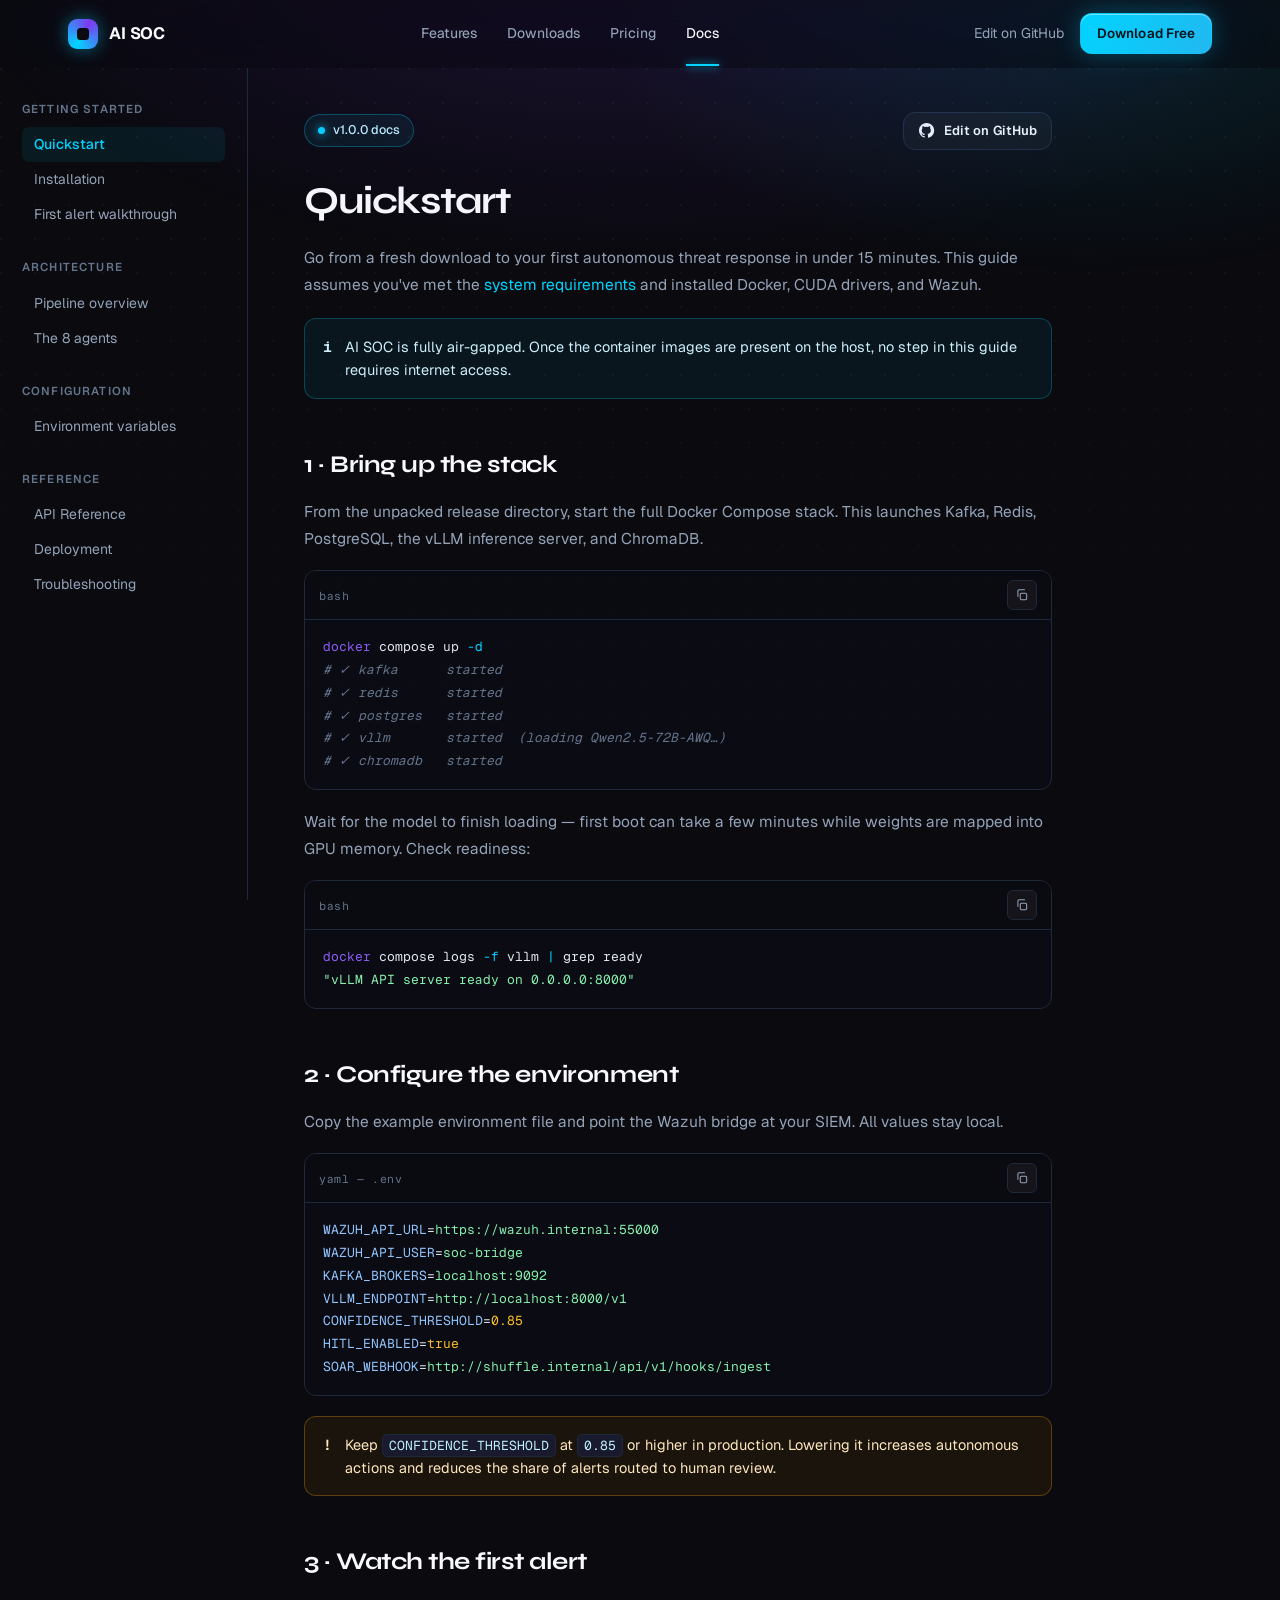
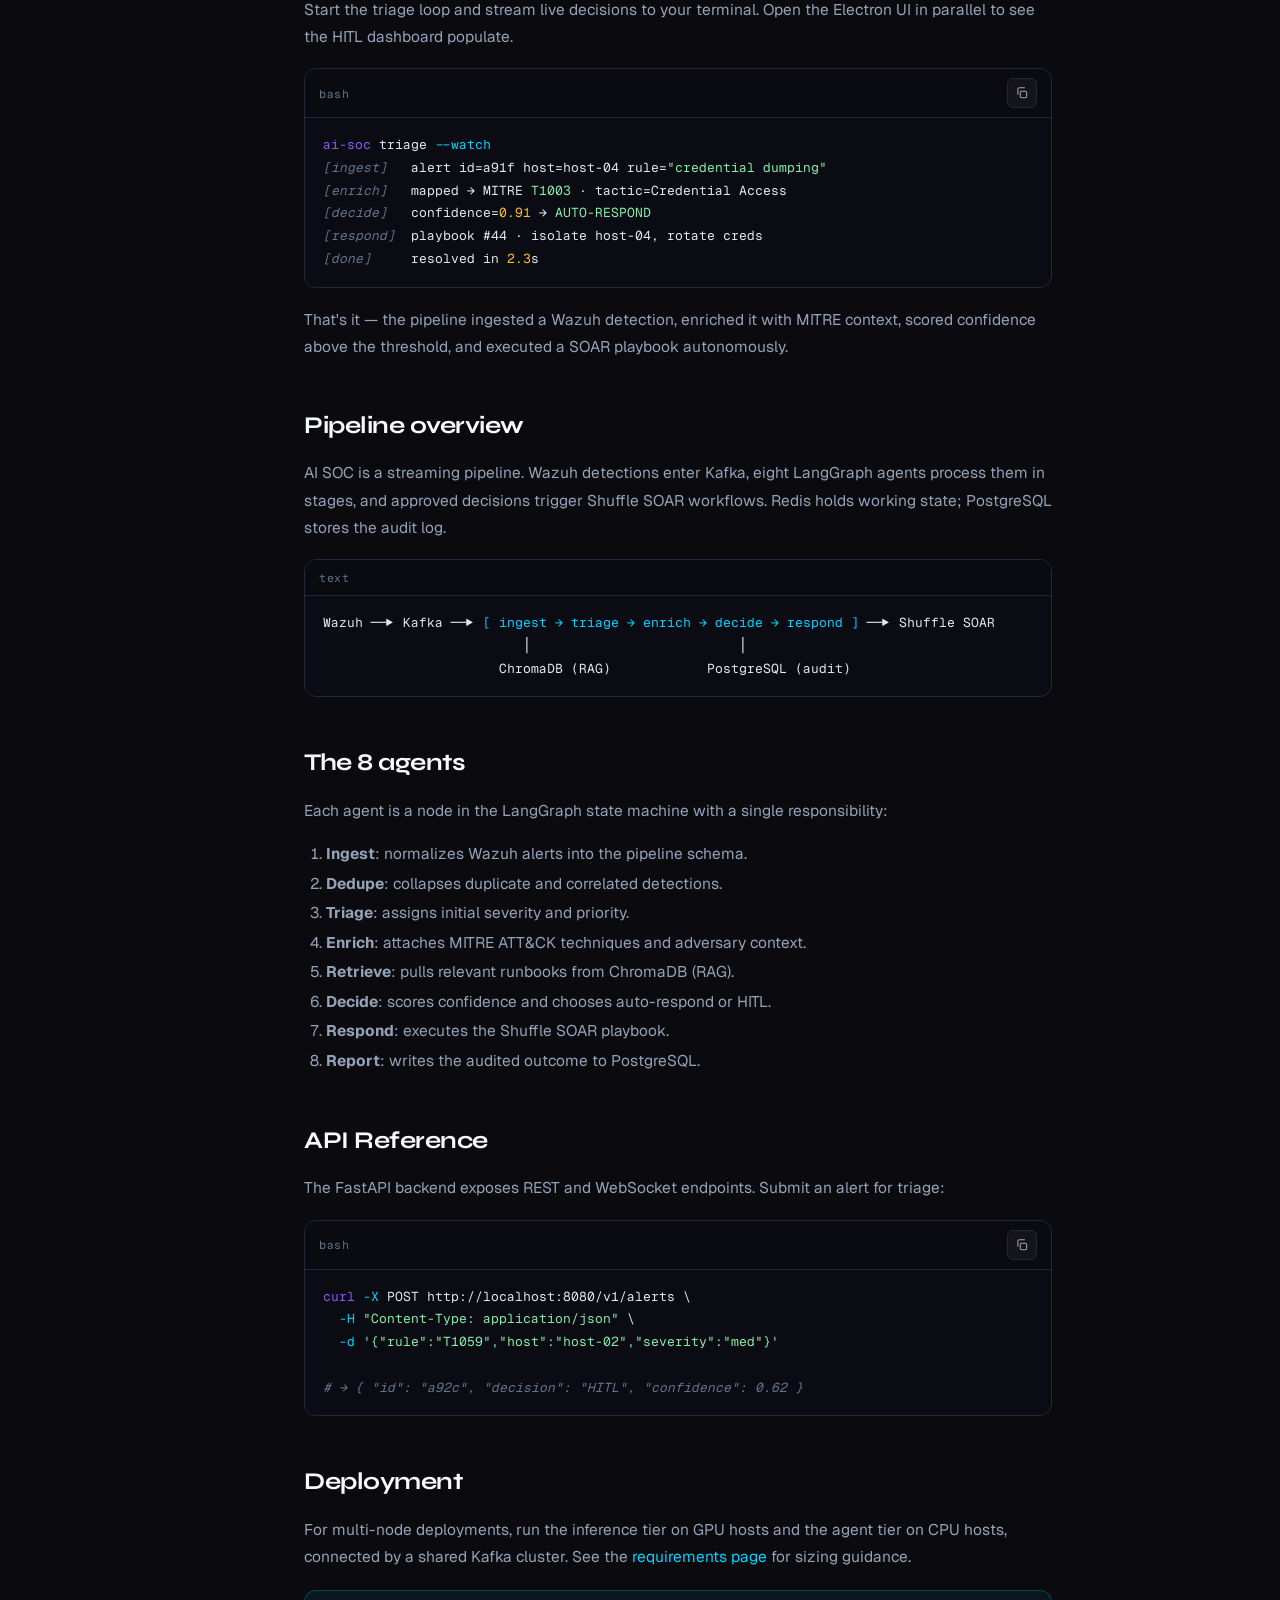
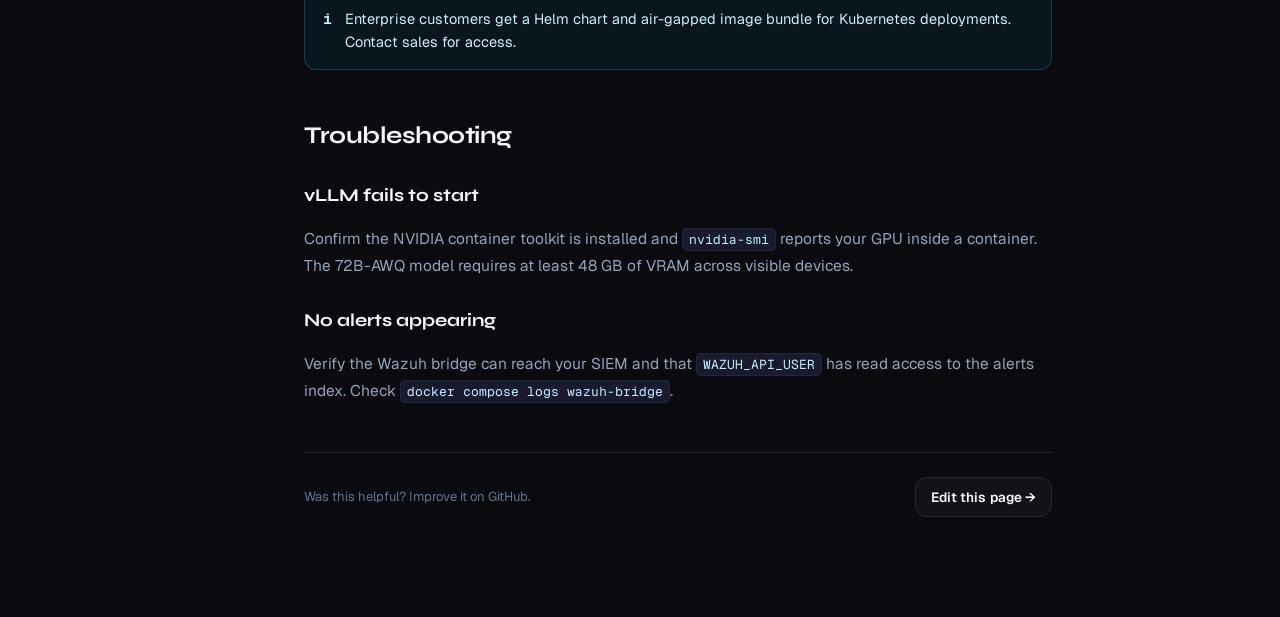
==== docs.html @ e833fc6f "first commit" ====
<!DOCTYPE html>
<html lang="en">
<head>
<meta charset="UTF-8" />
<meta name="viewport" content="width=device-width, initial-scale=1.0" />
<title>Docs — Quickstart — AI SOC</title>
<meta name="description" content="AI SOC quickstart guide. Go from download to first autonomous threat response in under 15 minutes. Covers Docker Compose setup, Wazuh configuration, and the 8-agent pipeline." />
<link rel="icon" href="assets/favicon.svg" type="image/svg+xml" />
<link rel="preconnect" href="https://fonts.googleapis.com" />
<link rel="preconnect" href="https://fonts.gstatic.com" crossorigin />
<link href="https://fonts.googleapis.com/css2?family=Syne:wght@700;800&family=Geist:wght@300;400;500;600;700;800&family=Geist+Mono:wght@400;500;600&display=swap" rel="stylesheet" />
<link rel="stylesheet" href="assets/tokens.css" />
<link rel="stylesheet" href="assets/site.css" />
</head>
<body>
<div class="bg-grid"></div>
<div class="bg-aurora"></div>

<header class="site-nav">
  <div class="container">
    <a class="brand" href="index.html"><span class="logo-mark"><span></span></span>AI&nbsp;SOC</a>
    <nav class="nav-links">
      <a href="index.html#features">Features</a>
      <a href="downloads.html">Downloads</a>
      <a href="pricing.html">Pricing</a>
      <a href="docs.html" class="active" aria-current="page">Docs</a>
    </nav>
    <div class="nav-right">
      <a class="nav-signin" href="https://github.com">Edit on GitHub</a>
      <a class="btn btn--primary" href="downloads.html" style="padding:9px 16px;font-size:13.5px">Download Free</a>
      <button class="nav-burger" aria-label="Menu"><svg viewBox="0 0 24 24" fill="none" stroke-width="2"><path d="M4 7h16M4 12h16M4 17h16"/></svg></button>
    </div>
  </div>
</header>
<div class="mobile-drawer">
  <a href="index.html#features">Features</a>
  <a href="downloads.html">Downloads</a>
  <a href="pricing.html">Pricing</a>
  <a href="docs.html">Docs</a>
  <a class="btn btn--primary" href="downloads.html">Download Free</a>
</div>

<div class="docs-layout">
  <!-- SIDEBAR -->
  <aside class="docs-sidebar">
    <nav aria-label="Documentation">
      <div class="docs-group">
        <h5>Getting Started</h5>
        <a class="docs-link active" href="#quickstart" aria-current="location">Quickstart</a>
        <a class="docs-link" href="#install">Installation</a>
        <a class="docs-link" href="#first-alert">First alert walkthrough</a>
      </div>
      <div class="docs-group">
        <h5>Architecture</h5>
        <a class="docs-link" href="#architecture">Pipeline overview</a>
        <a class="docs-link" href="#agents">The 8 agents</a>
      </div>
      <div class="docs-group">
        <h5>Configuration</h5>
        <a class="docs-link" href="#config">Environment variables</a>
      </div>
      <div class="docs-group">
        <h5>Reference</h5>
        <a class="docs-link" href="#api">API Reference</a>
        <a class="docs-link" href="#deployment">Deployment</a>
        <a class="docs-link" href="#troubleshooting">Troubleshooting</a>
      </div>
    </nav>
  </aside>

  <!-- MAIN -->
  <main class="docs-main">
    <div style="display:flex;align-items:center;justify-content:space-between;gap:16px;flex-wrap:wrap">
      <span class="pill pill--cyan"><span class="dot"></span>v1.0.0 docs</span>
      <a class="btn btn--ghost" href="https://github.com" style="padding:8px 14px;font-size:13px">
        <svg viewBox="0 0 24 24" fill="currentColor"><path d="M12 1.5A10.5 10.5 0 0 0 8.7 22c.5.1.7-.2.7-.5v-1.8c-2.9.6-3.5-1.4-3.5-1.4-.5-1.2-1.2-1.5-1.2-1.5-.9-.6.1-.6.1-.6 1 .1 1.6 1 1.6 1 .9 1.6 2.4 1.1 3 .9.1-.7.4-1.1.6-1.4-2.3-.3-4.7-1.2-4.7-5.2 0-1.1.4-2 1-2.8-.1-.3-.5-1.3.1-2.7 0 0 .9-.3 2.8 1a9.6 9.6 0 0 1 5 0c1.9-1.3 2.8-1 2.8-1 .6 1.4.2 2.4.1 2.7.7.8 1 1.7 1 2.8 0 4-2.4 4.9-4.7 5.2.4.3.7 1 .7 2v3c0 .3.2.6.7.5A10.5 10.5 0 0 0 12 1.5Z"/></svg>
        Edit on GitHub
      </a>
    </div>

    <h1 id="quickstart" class="display-h" style="margin-top:22px">Quickstart</h1>
    <p>Go from a fresh download to your first autonomous threat response in under 15 minutes. This guide assumes you've met the <a href="requirements.html" style="color:var(--cyan)">system requirements</a> and installed Docker, CUDA drivers, and Wazuh.</p>

    <div class="callout info"><span class="ic">i</span><div>AI SOC is fully air-gapped. Once the container images are present on the host, no step in this guide requires internet access.</div></div>

    <h2 id="install">1 · Bring up the stack</h2>
    <p>From the unpacked release directory, start the full Docker Compose stack. This launches Kafka, Redis, PostgreSQL, the vLLM inference server, and ChromaDB.</p>
    <div class="code-block">
      <div class="code-head"><span class="code-lang">bash</span><button class="copy-btn" data-copy="docker compose up -d" aria-label="Copy"><svg viewBox="0 0 24 24"><rect x="9" y="9" width="11" height="11" rx="2"/><path d="M5 15V5a2 2 0 0 1 2-2h10"/></svg></button></div>
<pre><code><span class="tok-cmd">docker</span> compose up <span class="tok-flag">-d</span>
<span class="tok-com"># ✓ kafka      started</span>
<span class="tok-com"># ✓ redis      started</span>
<span class="tok-com"># ✓ postgres   started</span>
<span class="tok-com"># ✓ vllm       started  (loading Qwen2.5-72B-AWQ…)</span>
<span class="tok-com"># ✓ chromadb   started</span></code></pre>
    </div>
    <p>Wait for the model to finish loading — first boot can take a few minutes while weights are mapped into GPU memory. Check readiness:</p>
    <div class="code-block">
      <div class="code-head"><span class="code-lang">bash</span><button class="copy-btn" data-copy="docker compose logs -f vllm | grep ready" aria-label="Copy"><svg viewBox="0 0 24 24"><rect x="9" y="9" width="11" height="11" rx="2"/><path d="M5 15V5a2 2 0 0 1 2-2h10"/></svg></button></div>
<pre><code><span class="tok-cmd">docker</span> compose logs <span class="tok-flag">-f</span> vllm <span class="tok-flag">|</span> grep ready
<span class="tok-str">"vLLM API server ready on 0.0.0.0:8000"</span></code></pre>
    </div>

    <h2 id="config">2 · Configure the environment</h2>
    <p>Copy the example environment file and point the Wazuh bridge at your SIEM. All values stay local.</p>
    <div class="code-block">
      <div class="code-head"><span class="code-lang">yaml — .env</span><button class="copy-btn" data-copy-target="#envblock" aria-label="Copy"><svg viewBox="0 0 24 24"><rect x="9" y="9" width="11" height="11" rx="2"/><path d="M5 15V5a2 2 0 0 1 2-2h10"/></svg></button></div>
<pre><code id="envblock"><span class="tok-key">WAZUH_API_URL</span>=<span class="tok-str">https://wazuh.internal:55000</span>
<span class="tok-key">WAZUH_API_USER</span>=<span class="tok-str">soc-bridge</span>
<span class="tok-key">KAFKA_BROKERS</span>=<span class="tok-str">localhost:9092</span>
<span class="tok-key">VLLM_ENDPOINT</span>=<span class="tok-str">http://localhost:8000/v1</span>
<span class="tok-key">CONFIDENCE_THRESHOLD</span>=<span class="tok-num">0.85</span>
<span class="tok-key">HITL_ENABLED</span>=<span class="tok-num">true</span>
<span class="tok-key">SOAR_WEBHOOK</span>=<span class="tok-str">http://shuffle.internal/api/v1/hooks/ingest</span></code></pre>
    </div>
    <div class="callout warn"><span class="ic">!</span><div>Keep <code>CONFIDENCE_THRESHOLD</code> at <code>0.85</code> or higher in production. Lowering it increases autonomous actions and reduces the share of alerts routed to human review.</div></div>

    <h2 id="first-alert">3 · Watch the first alert</h2>
    <p>Start the triage loop and stream live decisions to your terminal. Open the Electron UI in parallel to see the HITL dashboard populate.</p>
    <div class="code-block">
      <div class="code-head"><span class="code-lang">bash</span><button class="copy-btn" data-copy="ai-soc triage --watch" aria-label="Copy"><svg viewBox="0 0 24 24"><rect x="9" y="9" width="11" height="11" rx="2"/><path d="M5 15V5a2 2 0 0 1 2-2h10"/></svg></button></div>
<pre><code><span class="tok-cmd">ai-soc</span> triage <span class="tok-flag">--watch</span>
<span class="tok-com">[ingest]  </span> alert id=a91f host=host-04 rule=<span class="tok-str">"credential dumping"</span>
<span class="tok-com">[enrich]  </span> mapped → MITRE <span class="tok-str">T1003</span> · tactic=Credential Access
<span class="tok-com">[decide]  </span> confidence=<span class="tok-num">0.91</span> → <span class="tok-str">AUTO-RESPOND</span>
<span class="tok-com">[respond] </span> playbook #44 · isolate host-04, rotate creds
<span class="tok-com">[done]    </span> resolved in <span class="tok-num">2.3</span>s</code></pre>
    </div>
    <p>That's it — the pipeline ingested a Wazuh detection, enriched it with MITRE context, scored confidence above the threshold, and executed a SOAR playbook autonomously.</p>

    <h2 id="architecture">Pipeline overview</h2>
    <p>AI SOC is a streaming pipeline. Wazuh detections enter Kafka, eight LangGraph agents process them in stages, and approved decisions trigger Shuffle SOAR workflows. Redis holds working state; PostgreSQL stores the audit log.</p>
    <div class="code-block">
      <div class="code-head"><span class="code-lang">text</span></div>
<pre><code>Wazuh ──▶ Kafka ──▶ <span class="tok-flag">[ ingest → triage → enrich → decide → respond ]</span> ──▶ Shuffle SOAR
                         │                          │
                      ChromaDB (RAG)            PostgreSQL (audit)</code></pre>
    </div>

    <h2 id="agents">The 8 agents</h2>
    <p>Each agent is a node in the LangGraph state machine with a single responsibility:</p>
    <ol>
      <li><strong>Ingest</strong>: normalizes Wazuh alerts into the pipeline schema.</li>
      <li><strong>Dedupe</strong>: collapses duplicate and correlated detections.</li>
      <li><strong>Triage</strong>: assigns initial severity and priority.</li>
      <li><strong>Enrich</strong>: attaches MITRE ATT&amp;CK techniques and adversary context.</li>
      <li><strong>Retrieve</strong>: pulls relevant runbooks from ChromaDB (RAG).</li>
      <li><strong>Decide</strong>: scores confidence and chooses auto-respond or HITL.</li>
      <li><strong>Respond</strong>: executes the Shuffle SOAR playbook.</li>
      <li><strong>Report</strong>: writes the audited outcome to PostgreSQL.</li>
    </ol>

    <h2 id="api">API Reference</h2>
    <p>The FastAPI backend exposes REST and WebSocket endpoints. Submit an alert for triage:</p>
    <div class="code-block">
      <div class="code-head"><span class="code-lang">bash</span><button class="copy-btn" data-copy-target="#apiblock" aria-label="Copy"><svg viewBox="0 0 24 24"><rect x="9" y="9" width="11" height="11" rx="2"/><path d="M5 15V5a2 2 0 0 1 2-2h10"/></svg></button></div>
<pre><code id="apiblock"><span class="tok-cmd">curl</span> <span class="tok-flag">-X</span> POST http://localhost:8080/v1/alerts \
  <span class="tok-flag">-H</span> <span class="tok-str">"Content-Type: application/json"</span> \
  <span class="tok-flag">-d</span> <span class="tok-str">'{"rule":"T1059","host":"host-02","severity":"med"}'</span>

<span class="tok-com"># → { "id": "a92c", "decision": "HITL", "confidence": 0.62 }</span></code></pre>
    </div>

    <h2 id="deployment">Deployment</h2>
    <p>For multi-node deployments, run the inference tier on GPU hosts and the agent tier on CPU hosts, connected by a shared Kafka cluster. See the <a href="requirements.html" style="color:var(--cyan)">requirements page</a> for sizing guidance.</p>
    <div class="callout info"><span class="ic">i</span><div>Enterprise customers get a Helm chart and air-gapped image bundle for Kubernetes deployments. Contact sales for access.</div></div>

    <h2 id="troubleshooting">Troubleshooting</h2>
    <h3>vLLM fails to start</h3>
    <p>Confirm the NVIDIA container toolkit is installed and <code>nvidia-smi</code> reports your GPU inside a container. The 72B-AWQ model requires at least 48 GB of VRAM across visible devices.</p>
    <h3>No alerts appearing</h3>
    <p>Verify the Wazuh bridge can reach your SIEM and that <code>WAZUH_API_USER</code> has read access to the alerts index. Check <code>docker compose logs wazuh-bridge</code>.</p>

    <div style="margin-top:48px;padding-top:24px;border-top:1px solid var(--border);display:flex;justify-content:space-between;align-items:center;flex-wrap:wrap;gap:16px">
      <span style="color:var(--text-dim);font-size:13px">Was this helpful? Improve it on GitHub.</span>
      <a class="btn btn--ghost" href="https://github.com" style="padding:9px 15px;font-size:13.5px">Edit this page →</a>
    </div>
  </main>
</div>

<script src="assets/nodegraph.js"></script>
<script src="assets/site.js"></script>
</body>
</html>
---- assets/tokens.css ----
/* ===========================================================
   AI SOC — Design Tokens
   Dark, enterprise AI-infra aesthetic (Linear / Vercel vibes)
   =========================================================== */

:root {
  /* Surfaces */
  --bg:            #0a0a0f;
  --bg-card:       #0f0f1a;
  --bg-elevated:   #1a1a2e;
  --bg-card-2:     #12121f;

  /* Text */
  --text:          #f8fafc;
  --text-muted:    #94a3b8;
  --text-dim:      #64748b;

  /* Accents */
  --cyan:          #00d4ff;
  --violet:        #7c3aed;
  --violet-bright: #8b5cf6;

  /* Semantic */
  --danger:        #ef4444;
  --warning:       #f59e0b;
  --success:       #22c55e;
  --info:          #38bdf8;

  /* Lines */
  --border:        #1e293b;
  --border-soft:   #16202e;
  --border-glow:   rgba(0, 212, 255, 0.30);

  /* Gradients */
  --grad-text:     linear-gradient(100deg, #e8fbff 0%, #00d4ff 40%, #8b5cf6 100%);
  --grad-cta:      linear-gradient(120deg, #00d4ff 0%, #22b8f0 100%);
  --grad-violet:   linear-gradient(135deg, #7c3aed 0%, #4f46e5 100%);
  --grad-surface:  radial-gradient(1200px 600px at 50% -10%, rgba(124,58,237,0.18), transparent 60%),
                   radial-gradient(900px 500px at 85% 0%, rgba(0,212,255,0.12), transparent 55%);

  /* Glows */
  --glow-cyan:     0 0 24px rgba(0, 212, 255, 0.30);
  --glow-cyan-lg:  0 0 48px rgba(0, 212, 255, 0.35);
  --glow-violet:   0 0 28px rgba(124, 58, 237, 0.40);

  /* Radii */
  --r-sm: 8px;
  --r-md: 12px;
  --r-lg: 16px;
  --r-xl: 22px;
  --r-pill: 999px;

  /* Type */
  --font-display: "Syne", "Geist", -apple-system, BlinkMacSystemFont, sans-serif;
  --font-sans: "Geist", -apple-system, BlinkMacSystemFont, "Segoe UI", sans-serif;
  --font-mono: "Geist Mono", "SF Mono", "JetBrains Mono", ui-monospace, monospace;

  /* Layout */
  --maxw: 1200px;
  --nav-h: 68px;
}

/* ---- Reset ---- */
*, *::before, *::after { box-sizing: border-box; }
html { -webkit-text-size-adjust: 100%; }
body {
  margin: 0;
  background: var(--bg);
  color: var(--text);
  font-family: var(--font-sans);
  font-feature-settings: "ss01", "cv01";
  -webkit-font-smoothing: antialiased;
  line-height: 1.5;
}
a { color: inherit; text-decoration: none; }
button { font-family: inherit; cursor: pointer; }
img { max-width: 100%; display: block; }
::selection { background: rgba(0,212,255,0.30); color: #fff; }

/* ---- Scan-line keyframe ---- */
@keyframes scanline {
  0%   { transform: translateY(-100%); }
  100% { transform: translateY(100vh); }
}
@keyframes blink-cursor { 0%,100% { opacity: 1; } 50% { opacity: 0; } }
@keyframes terminal-type { from { width: 0; } to { width: 100%; } }

/* ---- Scrollbar ---- */
::-webkit-scrollbar { width: 11px; height: 11px; }
::-webkit-scrollbar-track { background: var(--bg); }
::-webkit-scrollbar-thumb { background: #1c2740; border-radius: 99px; border: 3px solid var(--bg); }
::-webkit-scrollbar-thumb:hover { background: #25324f; }

/* ===========================================================
   Reusable atoms
   =========================================================== */

.container { width: 100%; max-width: var(--maxw); margin: 0 auto; padding: 0 28px; }

/* Background texture: dot grid + drifting aurora */
.bg-grid {
  position: fixed; inset: 0; z-index: 0; pointer-events: none;
  background-image:
    radial-gradient(circle at 1px 1px, rgba(148,163,184,0.07) 1px, transparent 0);
  background-size: 34px 34px;
  mask-image: radial-gradient(120% 90% at 50% 0%, #000 35%, transparent 100%);
}
.bg-aurora {
  position: fixed; inset: 0; z-index: 0; pointer-events: none;
  background: var(--grad-surface);
}

/* Display headings — Syne gives technical authority */
.display-h { font-family: var(--font-display); }

/* Gradient headline text */
.grad-text {
  background: var(--grad-text);
  -webkit-background-clip: text; background-clip: text;
  -webkit-text-fill-color: transparent; color: transparent;
}

/* Pills / badges */
.pill {
  display: inline-flex; align-items: center; gap: 8px;
  padding: 6px 13px; border-radius: var(--r-pill);
  font-size: 12.5px; font-weight: 500; letter-spacing: 0.01em;
  border: 1px solid var(--border);
  background: rgba(15,15,26,0.6);
  color: var(--text-muted);
}
.pill .dot { width: 7px; height: 7px; border-radius: 50%; background: var(--cyan); box-shadow: 0 0 10px var(--cyan); }
.pill--cyan { color: #bdf1ff; border-color: rgba(0,212,255,0.3); background: rgba(0,212,255,0.07); }
.pill--violet { color: #ddd0ff; border-color: rgba(124,58,237,0.35); background: rgba(124,58,237,0.10); }
.pill--success { color: #bbf7d0; border-color: rgba(34,197,94,0.35); background: rgba(34,197,94,0.08); }

/* Buttons */
.btn {
  display: inline-flex; align-items: center; justify-content: center; gap: 9px;
  padding: 12px 20px; border-radius: var(--r-md);
  font-size: 14.5px; font-weight: 600; letter-spacing: 0.005em;
  border: 1px solid transparent; transition: all .2s ease; white-space: nowrap;
}
.btn svg { width: 17px; height: 17px; }
.btn--primary {
  background: var(--grad-cta); color: #04141c;
  box-shadow: var(--glow-cyan), inset 0 1px 0 rgba(255,255,255,0.4);
}
.btn--primary:hover { box-shadow: var(--glow-cyan-lg), inset 0 1px 0 rgba(255,255,255,0.5); transform: translateY(-1px); }
.btn--ghost {
  background: rgba(255,255,255,0.03); color: var(--text);
  border-color: var(--border);
}
.btn--ghost:hover { border-color: #2c3a52; background: rgba(255,255,255,0.06); }
.btn--violet {
  background: var(--grad-violet); color: #fff;
  box-shadow: var(--glow-violet), inset 0 1px 0 rgba(255,255,255,0.25);
}
.btn--violet:hover { transform: translateY(-1px); filter: brightness(1.08); }
.btn--lg { padding: 15px 26px; font-size: 15.5px; border-radius: var(--r-md); }
.btn--block { width: 100%; }

/* Glass card */
.glass {
  background: linear-gradient(180deg, rgba(20,20,34,0.75), rgba(12,12,22,0.65));
  border: 1px solid var(--border);
  border-radius: var(--r-lg);
  backdrop-filter: blur(14px);
  -webkit-backdrop-filter: blur(14px);
}

/* Section eyebrow */
.eyebrow {
  font-family: var(--font-mono); font-size: 12.5px; letter-spacing: 0.18em;
  text-transform: uppercase; color: var(--cyan); font-weight: 500;
}

/* Section heading */
.h-section { font-family: var(--font-display); font-size: clamp(28px, 4vw, 44px); font-weight: 700; letter-spacing: -0.025em; line-height: 1.06; margin: 14px 0 0; }
.sub-section { color: var(--text-muted); font-size: 17px; max-width: 60ch; margin: 16px 0 0; }

/* Animated gradient border (for highlighted cards) */
@property --angle { syntax: "<angle>"; initial-value: 0deg; inherits: false; }
.grad-border {
  position: relative; isolation: isolate;
}
.grad-border::before {
  content: ""; position: absolute; inset: -1px; border-radius: inherit; z-index: -1;
  background: conic-gradient(from var(--angle), var(--cyan), var(--violet), var(--cyan));
  animation: spin-angle 6s linear infinite;
}
@keyframes spin-angle { to { --angle: 360deg; } }

/* Scroll reveal — only hide/animate when motion is allowed.
   Under reduced-motion (or no JS) content is shown immediately. */
@media (prefers-reduced-motion: no-preference) {
  .reveal { opacity: 0; transform: translateY(22px); transition: opacity .7s cubic-bezier(.2,.7,.2,1), transform .7s cubic-bezier(.2,.7,.2,1); }
  .reveal.in { opacity: 1; transform: none; }
}

@keyframes glow-pulse { 0%,100% { opacity: .55; } 50% { opacity: 1; } }
@keyframes float-y { 0%,100% { transform: translateY(0); } 50% { transform: translateY(-8px); } }

@media (prefers-reduced-motion: reduce) {
  *, *::before, *::after { animation-duration: .001ms !important; animation-iteration-count: 1 !important; transition-duration: .01ms !important; }
}
---- assets/site.css ----
/* ===========================================================
   AI SOC — Shared site chrome & marketing components
   (loaded after tokens.css on every page)
   =========================================================== */

/* ---------------- NAV ---------------- */
.site-nav {
  position: fixed; top: 0; left: 0; right: 0; z-index: 50;
  height: var(--nav-h);
  display: flex; align-items: center;
  background: rgba(10,10,15,0.55);
  backdrop-filter: blur(16px) saturate(140%);
  -webkit-backdrop-filter: blur(16px) saturate(140%);
  border-bottom: 1px solid transparent;
  transition: background .3s ease, border-color .3s ease;
}
.site-nav.scrolled { background: rgba(10,10,15,0.82); border-bottom-color: var(--border); }
.site-nav .container { display: flex; align-items: center; justify-content: space-between; }

.brand { display: flex; align-items: center; gap: 11px; font-weight: 700; letter-spacing: -0.01em; font-size: 16.5px; }
.logo-mark {
  width: 30px; height: 30px; border-radius: 9px;
  background: conic-gradient(from 210deg, var(--cyan), var(--violet), var(--cyan));
  display: grid; place-items: center; box-shadow: 0 0 18px rgba(0,212,255,0.45);
  flex-shrink: 0;
}
.logo-mark span { width: 12px; height: 12px; border-radius: 3.5px; background: var(--bg); }

.nav-links { display: flex; gap: 30px; }
.nav-links a { font-size: 14px; color: var(--text-muted); font-weight: 450; transition: color .15s; position: relative; }
.nav-links a:hover, .nav-links a.active { color: var(--text); }
.nav-links a.active::after { content: ""; position: absolute; left: 0; right: 0; bottom: -22px; height: 2px; background: var(--cyan); box-shadow: 0 0 8px var(--cyan); }

.nav-right { display: flex; align-items: center; gap: 16px; }
.nav-signin { font-size: 14px; color: var(--text-muted); }
.nav-signin:hover { color: var(--text); }

.nav-burger { display: none; width: 40px; height: 40px; border-radius: 9px; background: rgba(255,255,255,0.04); border: 1px solid var(--border); align-items: center; justify-content: center; }
.nav-burger svg { width: 20px; height: 20px; stroke: var(--text); }

/* mobile drawer */
.mobile-drawer {
  position: fixed; inset: var(--nav-h) 0 0; z-index: 49;
  background: rgba(8,8,13,0.97); backdrop-filter: blur(20px);
  padding: 26px 28px; display: none; flex-direction: column; gap: 4px;
}
.mobile-drawer.open { display: flex; }
.mobile-drawer a { padding: 15px 4px; font-size: 18px; border-bottom: 1px solid var(--border-soft); color: var(--text); }
.mobile-drawer .btn { margin-top: 18px; }

/* ---------------- PAGE SCAFFOLD ---------------- */
.page { position: relative; z-index: 1; }
.page-hero { position: relative; padding-top: calc(var(--nav-h) + 70px); padding-bottom: 64px; overflow: hidden; }
.page-hero .ng { position: absolute; inset: 0; width: 100%; height: 100%; z-index: 0; }
section { position: relative; z-index: 1; }
.section-pad { padding: 88px 0; }

/* ---------------- FOOTER ---------------- */
.site-footer { border-top: 1px solid var(--border); margin-top: 40px; padding: 64px 0 40px; position: relative; z-index: 1; background: rgba(8,8,13,0.6); }
.footer-grid { display: grid; grid-template-columns: 1.6fr repeat(3, 1fr); gap: 40px; }
.footer-col h4 { font-size: 12.5px; letter-spacing: 0.08em; text-transform: uppercase; color: var(--text-dim); margin: 0 0 16px; font-weight: 600; }
.footer-col a { display: block; color: var(--text-muted); font-size: 14px; padding: 6px 0; }
.footer-col a:hover { color: var(--cyan); }
.footer-bottom { display: flex; align-items: center; justify-content: space-between; margin-top: 48px; padding-top: 26px; border-top: 1px solid var(--border-soft); flex-wrap: wrap; gap: 16px; }
.footer-bottom .meta { color: var(--text-dim); font-size: 13px; }
.footer-badges { display: flex; gap: 10px; flex-wrap: wrap; }

/* ---------------- HERO LAYOUT ---------------- */
.split-hero {
  display: grid;
  grid-template-columns: 1fr 1.05fr;
  gap: 52px;
  align-items: center;
  position: relative;
  z-index: 2;
}
.hero-left { position: relative; }
.hero-h1 {
  font-family: var(--font-display);
  font-size: clamp(40px, 5.4vw, 64px);
  font-weight: 800;
  letter-spacing: -0.04em;
  line-height: 1.0;
  margin: 22px 0 0;
}
.hero-meta {
  display: flex;
  align-items: center;
  gap: 20px;
  margin-top: 28px;
  color: var(--text-dim);
  font-size: 13px;
}
.hero-ctas {
  display: flex;
  gap: 13px;
  margin-top: 32px;
  flex-wrap: wrap;
}
.hero-right {
  animation: float-y 8s ease-in-out infinite;
}

/* scanline overlay for the mock dashboard */
.mock { position: relative; overflow: hidden; }
.mock::after {
  content: "";
  position: absolute;
  inset: 0;
  background: repeating-linear-gradient(
    0deg,
    transparent,
    transparent 2px,
    rgba(0, 0, 0, 0.07) 2px,
    rgba(0, 0, 0, 0.07) 4px
  );
  pointer-events: none;
  z-index: 10;
}

/* ---------------- FEATURE CARDS ---------------- */
.feature-grid {
  display: grid;
  grid-template-columns: repeat(3, 1fr);
  grid-template-rows: auto auto;
  gap: 18px;
}
.feature-card {
  padding: 26px; border-radius: var(--r-lg);
  background: linear-gradient(160deg, rgba(22,22,38,0.7), rgba(10,10,18,0.6));
  border: 1px solid var(--border); transition: transform .25s, border-color .25s, box-shadow .25s;
  position: relative; overflow: hidden;
}
/* subtle corner accent */
.feature-card::after {
  content: "";
  position: absolute;
  top: 0; right: 0;
  width: 60px; height: 60px;
  background: radial-gradient(circle at top right, rgba(0,212,255,0.06), transparent 70%);
  pointer-events: none;
}
.feature-card:nth-child(even)::after {
  background: radial-gradient(circle at top right, rgba(124,58,237,0.08), transparent 70%);
}
/* first card: hero treatment — spans 2 columns */
.feature-card--featured {
  grid-column: span 2;
  display: grid;
  grid-template-columns: auto 1fr;
  gap: 0 28px;
  align-items: start;
  padding: 32px;
  background: linear-gradient(120deg, rgba(0,212,255,0.05) 0%, rgba(22,22,38,0.7) 50%);
  border-color: rgba(0,212,255,0.22);
}
.feature-card--featured .fc-icon {
  width: 56px; height: 56px; border-radius: 14px;
  background: rgba(0,212,255,0.10); border-color: rgba(0,212,255,0.3);
}
.feature-card--featured .fc-icon svg { width: 26px; height: 26px; }
.feature-card--featured .fc-content { grid-column: 2; }
.feature-card--featured h3 { font-size: 20px; }
.feature-card--featured p { font-size: 14.5px; max-width: 54ch; }
.feature-card:hover { transform: translateY(-3px); border-color: rgba(0,212,255,0.28); box-shadow: 0 16px 40px -20px rgba(0,212,255,0.2); }
.feature-card:nth-child(even):hover { border-color: rgba(124,58,237,0.3); box-shadow: 0 16px 40px -20px rgba(124,58,237,0.2); }
.fc-icon { width: 46px; height: 46px; border-radius: 11px; display: grid; place-items: center; margin-bottom: 18px;
  background: rgba(0,212,255,0.08); border: 1px solid rgba(0,212,255,0.22); flex-shrink: 0; }
.fc-icon svg { width: 22px; height: 22px; stroke: var(--cyan); fill: none; stroke-width: 1.7; }
.feature-card:nth-child(even) .fc-icon { background: rgba(124,58,237,0.1); border-color: rgba(124,58,237,0.28); }
.feature-card:nth-child(even) .fc-icon svg { stroke: var(--violet-bright); }
.feature-card h3 { font-size: 17px; font-weight: 600; margin: 0 0 8px; letter-spacing: -0.015em; }
.feature-card p { color: var(--text-muted); font-size: 14px; margin: 0; line-height: 1.65; }
.fc-tag { display: inline-block; margin-top: 14px; font-family: var(--font-mono); font-size: 11px; color: var(--text-dim); letter-spacing: 0.04em; }

/* ---------------- TECH STACK BAR ---------------- */
.tech-stack-bar {
  display: flex;
  align-items: center;
  justify-content: center;
  flex-wrap: wrap;
  gap: 6px 2px;
  padding: 28px 0;
  border-top: 1px solid var(--border-soft);
  border-bottom: 1px solid var(--border-soft);
  margin: 0;
}
.tech-item {
  display: flex;
  align-items: center;
  gap: 8px;
  padding: 8px 18px;
  border-radius: var(--r-pill);
  color: var(--text-dim);
  font-size: 13px;
  font-weight: 500;
  letter-spacing: 0.01em;
  transition: color .2s;
  white-space: nowrap;
}
.tech-item:hover { color: var(--text-muted); }
.tech-item svg { width: 18px; height: 18px; flex-shrink: 0; }
.tech-sep {
  width: 1px; height: 20px;
  background: var(--border);
  flex-shrink: 0;
  align-self: center;
}
.tech-label {
  font-family: var(--font-mono);
  font-size: 11px;
  color: var(--text-dim);
  letter-spacing: 0.1em;
  text-transform: uppercase;
  padding-right: 18px;
  border-right: 1px solid var(--border);
  margin-right: 6px;
  white-space: nowrap;
}

/* ---------------- TESTIMONIALS ---------------- */
.testimonial-grid { display: grid; grid-template-columns: repeat(3, 1fr); gap: 18px; }
.testimonial-card {
  padding: 32px 28px;
  border-radius: var(--r-lg);
  background: linear-gradient(160deg, rgba(18,18,30,0.7), rgba(10,10,18,0.6));
  border: 1px solid var(--border);
  position: relative;
  overflow: hidden;
}
.testimonial-card::before {
  content: "\201C";
  position: absolute;
  top: 16px; right: 22px;
  font-size: 80px; line-height: 1;
  font-family: var(--font-display);
  color: rgba(0,212,255,0.08);
  font-weight: 800;
  pointer-events: none;
  user-select: none;
}
.testimonial-card:nth-child(even)::before { color: rgba(124,58,237,0.1); }
.testimonial-card blockquote {
  margin: 0;
  font-size: 15px;
  line-height: 1.7;
  color: var(--text);
  font-style: normal;
  position: relative;
  z-index: 1;
}
.testimonial-footer {
  display: flex;
  align-items: center;
  justify-content: space-between;
  margin-top: 24px;
  padding-top: 18px;
  border-top: 1px solid var(--border-soft);
}
.testimonial-role { font-weight: 600; font-size: 13.5px; color: var(--text); }
.testimonial-org { color: var(--text-dim); font-size: 12px; margin-top: 2px; font-family: var(--font-mono); }
.testimonial-badge {
  font-family: var(--font-mono);
  font-size: 10px;
  padding: 3px 9px;
  border-radius: var(--r-pill);
  background: rgba(34,197,94,0.08);
  border: 1px solid rgba(34,197,94,0.25);
  color: #86efac;
  letter-spacing: 0.05em;
  white-space: nowrap;
}
.testimonial-badge.badge-classified {
  background: rgba(239,68,68,0.07);
  border-color: rgba(239,68,68,0.2);
  color: #fca5a5;
}
.testimonial-badge.badge-gov {
  background: rgba(124,58,237,0.08);
  border-color: rgba(124,58,237,0.25);
  color: #c4b5fd;
}

/* ---------------- STATS BAR ---------------- */
.stats-bar { display: grid; grid-template-columns: repeat(4, 1fr); gap: 1px; background: var(--border); border: 1px solid var(--border); border-radius: var(--r-lg); overflow: hidden; }
.stat-cell { padding: 28px 20px; text-align: center; background: var(--bg-card); }
.stat-num { font-size: 36px; font-weight: 700; letter-spacing: -0.02em; }
.stat-label { font-size: 13px; color: var(--text-dim); margin-top: 5px; }

/* ---------------- MOCK DASHBOARD ---------------- */
.mock { background: linear-gradient(180deg, rgba(18,18,30,0.95), rgba(11,11,20,0.97));
  border: 1px solid var(--border); border-radius: 14px; overflow: hidden;
  box-shadow: 0 40px 90px -35px rgba(0,0,0,0.85), var(--glow-cyan); }
.mock-bar { display: flex; align-items: center; gap: 8px; padding: 12px 15px; border-bottom: 1px solid var(--border); background: rgba(10,10,16,0.7); }
.tl { width: 11px; height: 11px; border-radius: 50%; }
.mock-title { font-family: var(--font-mono); font-size: 12px; color: var(--text-dim); margin-left: 8px; }
.alert-row { display: flex; align-items: center; gap: 12px; padding: 12px 15px; border-bottom: 1px solid var(--border-soft); font-size: 13px; transition: background .2s; }
.alert-row:hover { background: rgba(255,255,255,0.02); }
.sev { width: 8px; height: 30px; border-radius: 3px; flex-shrink: 0; }
.mono { font-family: var(--font-mono); }

/* ---------------- ARCHITECTURE ---------------- */
.arch { display: grid; grid-template-columns: 1fr auto 1fr auto 1fr auto 1fr; align-items: center; gap: 6px; }
.arch-node {
  padding: 22px 18px; border: 1px solid var(--border); border-radius: var(--r-md);
  background: var(--bg-card); text-align: center; position: relative;
  transition: border-color .3s, box-shadow .3s;
}
.arch-node:hover { border-color: rgba(0,212,255,0.35); box-shadow: 0 0 28px -8px rgba(0,212,255,0.2); }
.arch-stage { font-family: var(--font-mono); font-size: 11px; color: var(--cyan); letter-spacing: 0.1em; text-transform: uppercase; }
.arch-name { font-size: 16px; font-weight: 600; margin-top: 8px; }
.arch-desc { font-size: 12.5px; color: var(--text-muted); margin-top: 6px; }
.arch-stack { margin-top: 10px; display: flex; flex-wrap: wrap; gap: 4px; justify-content: center; }
.arch-chip {
  font-family: var(--font-mono); font-size: 10px; padding: 2px 7px;
  border-radius: 4px; background: rgba(255,255,255,0.04);
  border: 1px solid var(--border); color: var(--text-dim); letter-spacing: 0.03em;
}
.arch-conn { display: grid; place-items: center; }
.arch-conn svg { width: 100%; height: 28px; }

/* ---------------- CTA STRIP — terminal style ---------------- */
.cta-strip {
  border-radius: var(--r-xl); padding: 60px; text-align: center; position: relative; overflow: hidden;
  background: linear-gradient(160deg, rgba(6,6,14,0.96), rgba(14,14,26,0.92));
  border: 1px solid rgba(0,212,255,0.18);
  box-shadow: 0 0 80px -30px rgba(0,212,255,0.15), inset 0 1px 0 rgba(0,212,255,0.12);
}
/* glow orbs behind the CTA */
.cta-strip::before {
  content: "";
  position: absolute;
  width: 500px; height: 300px;
  left: 50%; top: 50%;
  transform: translate(-50%,-50%);
  background: radial-gradient(ellipse, rgba(124,58,237,0.12) 0%, transparent 70%);
  pointer-events: none;
}

/* terminal block inside CTA */
.cta-terminal {
  display: inline-flex;
  flex-direction: column;
  align-items: flex-start;
  gap: 4px;
  margin: 28px auto 0;
  padding: 16px 22px;
  border-radius: var(--r-md);
  background: rgba(0,0,0,0.5);
  border: 1px solid rgba(0,212,255,0.15);
  font-family: var(--font-mono);
  font-size: 13px;
  text-align: left;
}
.cta-terminal .t-line { display: flex; align-items: center; gap: 9px; }
.cta-terminal .t-prompt { color: var(--cyan); user-select: none; }
.cta-terminal .t-cmd { color: #e2e8f0; }
.cta-terminal .t-output { color: var(--text-dim); padding-left: 18px; }
.cta-terminal .t-output .t-ok { color: var(--success); margin-right: 6px; }
.cta-terminal .t-cursor {
  display: inline-block; width: 7px; height: 14px;
  background: var(--cyan); vertical-align: middle;
  animation: blink-cursor 1.1s step-end infinite;
  border-radius: 1px;
}
.cta-btns { display: flex; gap: 13px; justify-content: center; margin-top: 32px; flex-wrap: wrap; }

/* ---------------- TABLES ---------------- */
.spec-table { width: 100%; border-collapse: collapse; }
.spec-table th, .spec-table td { text-align: left; padding: 15px 18px; border-bottom: 1px solid var(--border-soft); font-size: 14.5px; }
.spec-table th { color: var(--text-dim); font-weight: 500; width: 34%; font-size: 13px; letter-spacing: 0.03em; }
.spec-table td { color: var(--text); }
.spec-table tr:last-child th, .spec-table tr:last-child td { border-bottom: none; }
.spec-table .rec { color: var(--text-dim); font-size: 12.5px; }

/* checklist */
.checklist { list-style: none; padding: 0; margin: 0; }
.checklist li { display: flex; align-items: flex-start; gap: 13px; padding: 14px 0; border-bottom: 1px solid var(--border-soft); }
.checklist .ck { width: 22px; height: 22px; border-radius: 6px; background: rgba(34,197,94,0.12); border: 1px solid rgba(34,197,94,0.35); display: grid; place-items: center; flex-shrink: 0; margin-top: 1px; }
.checklist .ck svg { width: 13px; height: 13px; stroke: var(--success); stroke-width: 2.4; fill: none; }
.checklist .ci-name { font-weight: 600; font-size: 14.5px; }
.checklist .ci-desc { color: var(--text-muted); font-size: 13px; margin-top: 2px; }

/* ---------------- ACCORDION ---------------- */
.accordion { border: 1px solid var(--border); border-radius: var(--r-lg); overflow: hidden; }
.acc-item { border-bottom: 1px solid var(--border); }
.acc-item:last-child { border-bottom: none; }
.acc-head { width: 100%; display: flex; align-items: center; justify-content: space-between; gap: 16px; padding: 20px 24px; background: transparent; border: none; color: var(--text); font-size: 16px; font-weight: 500; text-align: left; transition: background .2s; }
.acc-head:hover { background: rgba(255,255,255,0.02); }
.acc-icon { width: 22px; height: 22px; flex-shrink: 0; position: relative; }
.acc-icon::before, .acc-icon::after { content: ""; position: absolute; background: var(--cyan); border-radius: 2px; transition: transform .25s; }
.acc-icon::before { top: 10px; left: 3px; right: 3px; height: 2px; }
.acc-icon::after { left: 10px; top: 3px; bottom: 3px; width: 2px; }
.acc-item.open .acc-icon::after { transform: scaleY(0); }
.acc-body { max-height: 0; overflow: hidden; transition: max-height .3s ease; }
.acc-body-inner { padding: 0 24px 22px; color: var(--text-muted); font-size: 14.5px; line-height: 1.7; }

/* ---------------- DOWNLOAD CARDS ---------------- */
.dl-grid { display: grid; grid-template-columns: repeat(3, 1fr); gap: 18px; align-items: start; }
.dl-card { padding: 30px 26px; border-radius: var(--r-lg); border: 1px solid var(--border); background: var(--bg-card); position: relative; transition: border-color .25s, transform .25s; }
.dl-card:hover { transform: translateY(-3px); }
.dl-card.primary { border-color: rgba(0,212,255,0.35); background: linear-gradient(180deg, rgba(0,212,255,0.05), var(--bg-card)); }
.os-icon { width: 52px; height: 52px; border-radius: 13px; background: var(--bg-elevated); border: 1px solid var(--border); display: grid; place-items: center; margin-bottom: 18px; }
.os-icon svg { width: 26px; height: 26px; fill: var(--text); }
.dl-os { font-size: 19px; font-weight: 600; }
.dl-meta { color: var(--text-dim); font-size: 13px; font-family: var(--font-mono); margin-top: 4px; }

/* checksum / copy field */
.copy-field { display: flex; align-items: center; gap: 10px; padding: 10px 12px; border-radius: var(--r-sm); background: var(--bg); border: 1px solid var(--border); margin-top: 16px; }
.copy-field code { font-family: var(--font-mono); font-size: 11px; color: var(--text-muted); flex: 1; overflow: hidden; text-overflow: ellipsis; white-space: nowrap; }
.copy-btn { flex-shrink: 0; width: 30px; height: 30px; border-radius: 6px; background: rgba(255,255,255,0.04); border: 1px solid var(--border); display: grid; place-items: center; transition: all .15s; }
.copy-btn:hover { border-color: var(--cyan); background: rgba(0,212,255,0.08); }
.copy-btn svg { width: 14px; height: 14px; stroke: var(--text-muted); fill: none; stroke-width: 1.8; }
.copy-btn.copied { border-color: var(--success); }
.copy-btn.copied svg { stroke: var(--success); }

/* ---------------- PRICING ---------------- */
.price-grid { display: grid; grid-template-columns: repeat(3, 1fr); gap: 18px; align-items: start; }
.price-card { padding: 32px 28px; border-radius: var(--r-lg); border: 1px solid var(--border); background: var(--bg-card); position: relative; }
.price-card.popular { background: linear-gradient(180deg, rgba(124,58,237,0.07), var(--bg-card)); border-radius: var(--r-lg); }
.price-name { font-size: 16px; font-weight: 600; }
.price-amt { font-size: 46px; font-weight: 700; letter-spacing: -0.03em; margin: 14px 0 2px; }
.price-amt .per { font-size: 16px; font-weight: 400; color: var(--text-dim); letter-spacing: 0; }
.price-desc { color: var(--text-muted); font-size: 14px; min-height: 42px; }
.price-features { list-style: none; padding: 0; margin: 24px 0 0; }
.price-features li { display: flex; gap: 11px; padding: 9px 0; font-size: 14px; color: var(--text-muted); }
.price-features svg { width: 17px; height: 17px; stroke: var(--cyan); fill: none; stroke-width: 2; flex-shrink: 0; margin-top: 2px; }
.popular-badge { position: absolute; top: -12px; left: 50%; transform: translateX(-50%); background: var(--grad-violet); color: #fff; font-size: 11.5px; font-weight: 600; padding: 5px 14px; border-radius: var(--r-pill); letter-spacing: 0.04em; box-shadow: var(--glow-violet); }

/* billing toggle */
.toggle-wrap { display: inline-flex; align-items: center; gap: 14px; padding: 6px; border-radius: var(--r-pill); border: 1px solid var(--border); background: var(--bg-card); }
.toggle-opt { padding: 8px 18px; border-radius: var(--r-pill); font-size: 14px; font-weight: 500; color: var(--text-muted); background: transparent; border: none; transition: all .2s; }
.toggle-opt.active { background: var(--bg-elevated); color: var(--text); box-shadow: inset 0 0 0 1px var(--border); }
.save-pill { font-size: 11.5px; color: var(--success); background: rgba(34,197,94,0.1); padding: 3px 9px; border-radius: var(--r-pill); border: 1px solid rgba(34,197,94,0.3); }

/* comparison table */
.cmp { width: 100%; border-collapse: collapse; }
.cmp th, .cmp td { padding: 15px 18px; border-bottom: 1px solid var(--border-soft); text-align: center; font-size: 14px; }
.cmp th:first-child, .cmp td:first-child { text-align: left; color: var(--text); }
.cmp thead th { color: var(--text); font-weight: 600; font-size: 15px; }
.cmp td { color: var(--text-muted); }
.cmp .yes svg { width: 17px; height: 17px; stroke: var(--success); fill: none; stroke-width: 2.4; }
.cmp .no { color: var(--text-dim); }
.cmp tr:hover td { background: rgba(255,255,255,0.015); }
.cmp .col-pop { background: rgba(124,58,237,0.05); }

/* ---------------- DOCS ---------------- */
.docs-layout { display: grid; grid-template-columns: 248px 1fr; gap: 0; padding-top: var(--nav-h); min-height: 100vh; }
.docs-sidebar { position: sticky; top: var(--nav-h); align-self: start; height: calc(100vh - var(--nav-h)); overflow-y: auto; padding: 32px 22px; border-right: 1px solid var(--border); }
.docs-group { margin-bottom: 26px; }
.docs-group h5 { font-size: 11.5px; letter-spacing: 0.1em; text-transform: uppercase; color: var(--text-dim); margin: 0 0 10px; font-weight: 600; }
.docs-link { display: block; padding: 7px 12px; border-radius: 7px; font-size: 14px; color: var(--text-muted); transition: all .15s; }
.docs-link:hover { color: var(--text); background: rgba(255,255,255,0.03); }
.docs-link.active { color: var(--cyan); background: rgba(0,212,255,0.08); font-weight: 500; }
.docs-main { padding: 44px 56px 100px; max-width: 860px; }
.docs-main h1 { font-size: 38px; letter-spacing: -0.03em; margin: 0 0 10px; }
.docs-main h2 { font-size: 24px; letter-spacing: -0.02em; margin: 48px 0 14px; scroll-margin-top: 90px; }
.docs-main h3 { font-size: 18px; margin: 28px 0 10px; }
.docs-main p { color: var(--text-muted); font-size: 15.5px; line-height: 1.75; }
.docs-main ul, .docs-main ol { color: var(--text-muted); font-size: 15.5px; line-height: 1.9; padding-left: 22px; }
.docs-main code:not(pre code) { font-family: var(--font-mono); font-size: 13px; background: var(--bg-elevated); padding: 2px 6px; border-radius: 5px; color: #bdf1ff; border: 1px solid var(--border); }

/* code block */
.code-block { border-radius: var(--r-md); border: 1px solid var(--border); overflow: hidden; margin: 18px 0; background: #0b0b14; }
.code-head { display: flex; align-items: center; justify-content: space-between; padding: 9px 14px; border-bottom: 1px solid var(--border); background: rgba(10,10,16,0.7); }
.code-lang { font-family: var(--font-mono); font-size: 11.5px; color: var(--text-dim); letter-spacing: 0.05em; }
.code-block pre { margin: 0; padding: 16px 18px; overflow-x: auto; }
.code-block code { font-family: var(--font-mono); font-size: 13px; line-height: 1.75; color: #e2e8f0; }
.tok-cmd { color: var(--violet-bright); }
.tok-flag { color: var(--cyan); }
.tok-str { color: #86efac; }
.tok-key { color: #93c5fd; }
.tok-com { color: var(--text-dim); font-style: italic; }
.tok-num { color: #fbbf24; }

/* callout */
.callout { display: flex; gap: 13px; padding: 16px 18px; border-radius: var(--r-md); margin: 20px 0; font-size: 14.5px; line-height: 1.6; border: 1px solid; }
.callout.info { background: rgba(0,212,255,0.06); border-color: rgba(0,212,255,0.25); color: #cdeffb; }
.callout.warn { background: rgba(245,158,11,0.07); border-color: rgba(245,158,11,0.3); color: #fde6bd; }
.callout .ic { flex-shrink: 0; font-family: var(--font-mono); font-weight: 700; }

/* ---------------- RESPONSIVE ---------------- */
@media (max-width: 980px) {
  .nav-links, .nav-signin { display: none; }
  .nav-burger { display: flex; }
  .feature-grid, .price-grid, .dl-grid { grid-template-columns: 1fr; }
  .feature-card--featured { grid-column: span 1; grid-template-columns: 1fr; }
  .feature-card--featured .fc-icon { margin-bottom: 18px; }
  .feature-card--featured .fc-content { grid-column: 1; }
  .stats-bar { grid-template-columns: repeat(2, 1fr); }
  .arch { grid-template-columns: 1fr; gap: 8px; }
  .arch-conn svg { transform: rotate(90deg); height: 22px; }
  .footer-grid { grid-template-columns: 1fr 1fr; gap: 28px; }
  .docs-layout { grid-template-columns: 1fr; }
  .docs-sidebar { display: none; }
  .docs-main { padding: 32px 24px 80px; }
  .split-hero { grid-template-columns: 1fr; }
  .testimonial-grid { grid-template-columns: 1fr; }
  .tech-stack-bar { gap: 4px; }
  .cta-strip { padding: 40px 24px; }
  .cta-terminal { font-size: 11.5px; }
}
@media (max-width: 560px) {
  .stats-bar { grid-template-columns: 1fr 1fr; }
  .footer-grid { grid-template-columns: 1fr; }
  .cta-strip { padding: 36px 24px; }
}

/* ---------------- FOCUS VISIBLE ---------------- */
:focus-visible {
  outline: 2px solid var(--cyan);
  outline-offset: 3px;
  border-radius: 4px;
}

/* ---------------- HEADING REFINEMENTS ---------------- */
h1, h2, h3 { text-wrap: balance; }

/* Docs page headings use the display typeface */
.docs-main h1,
.docs-main h2,
.docs-main h3 {
  font-family: var(--font-display);
}
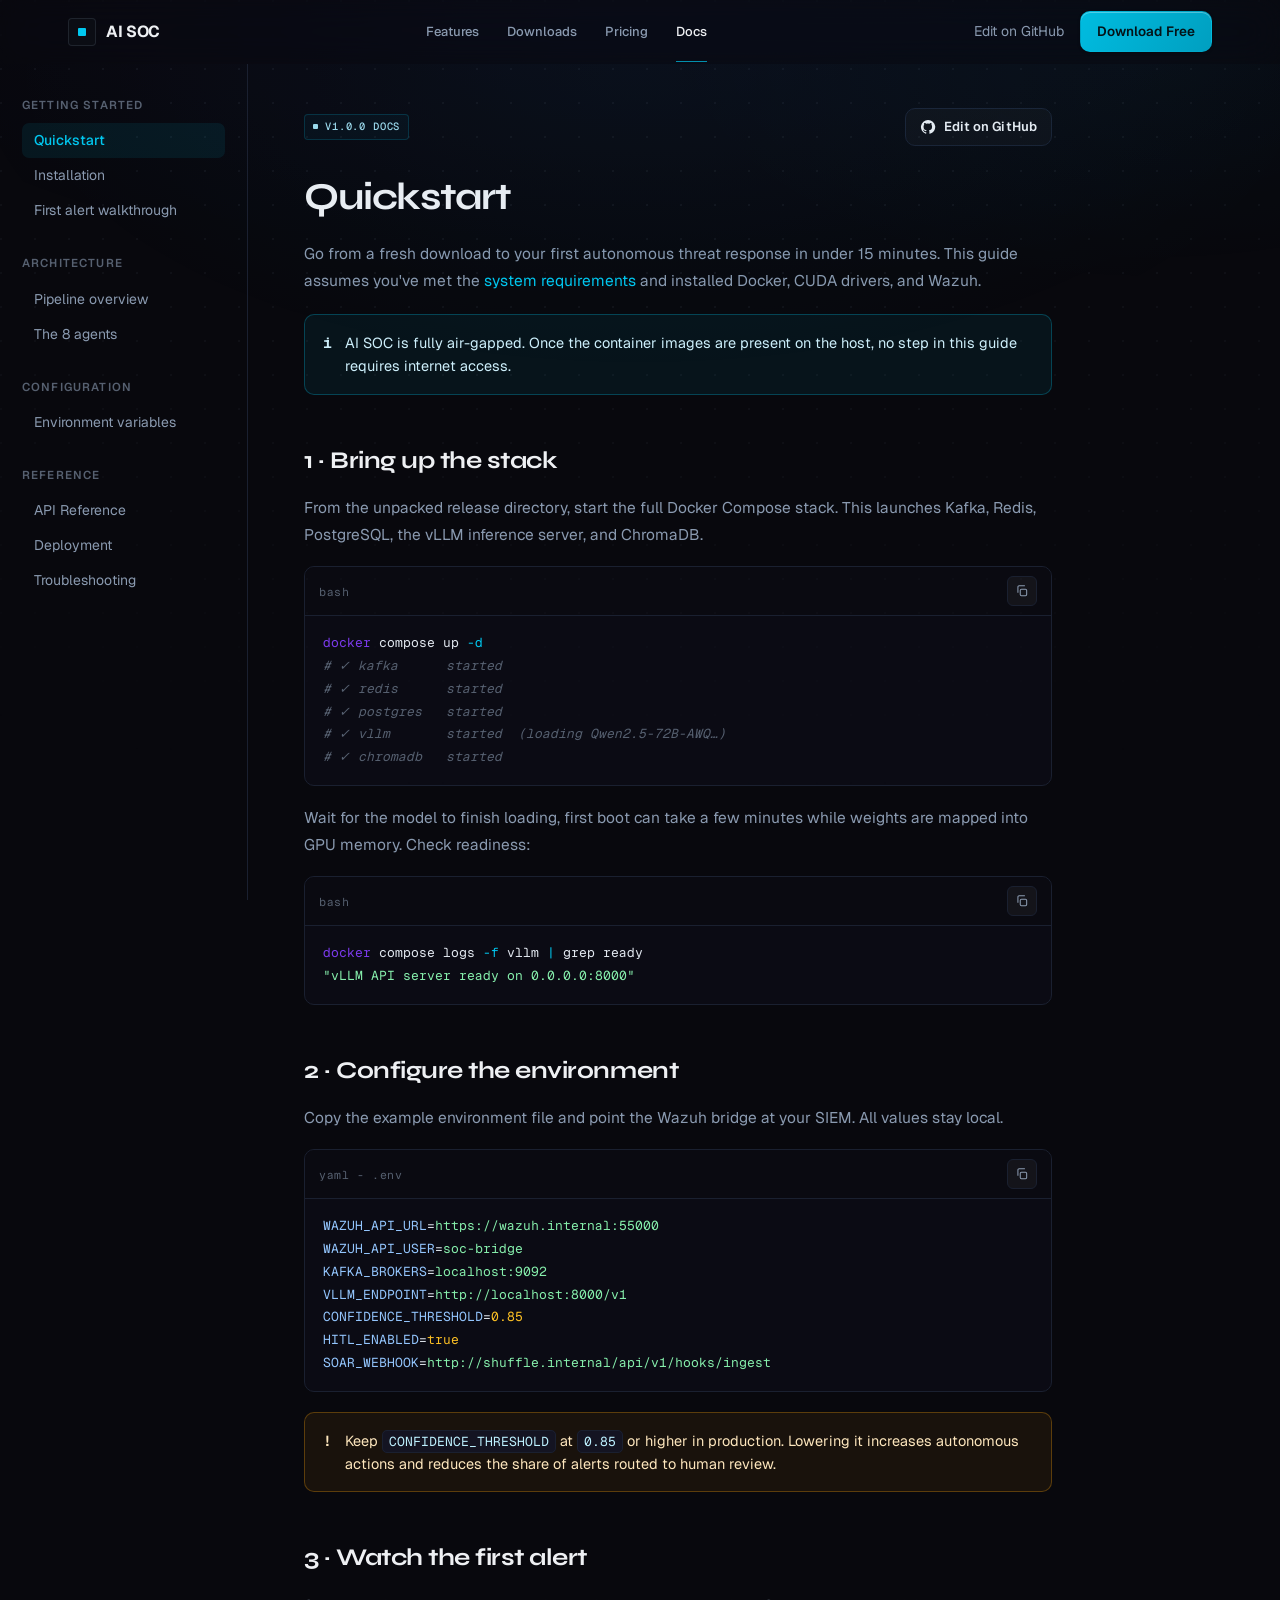
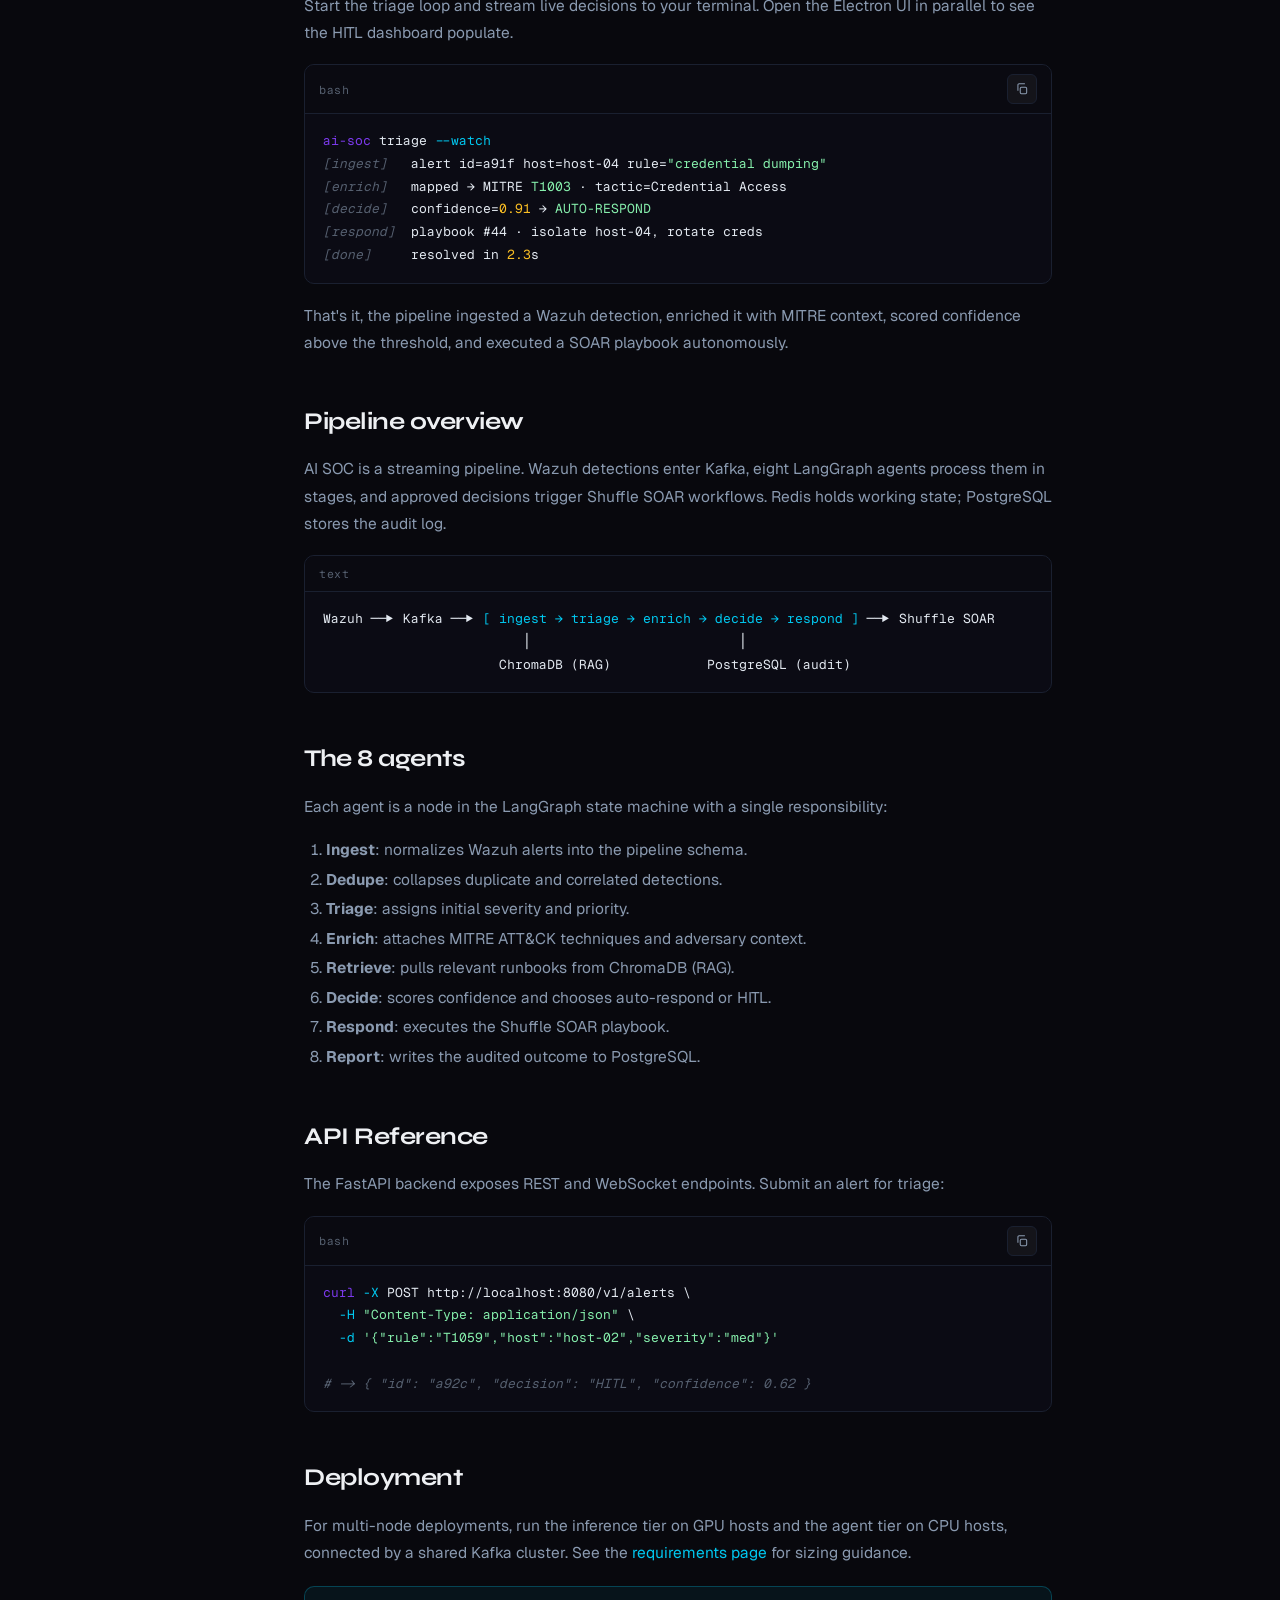
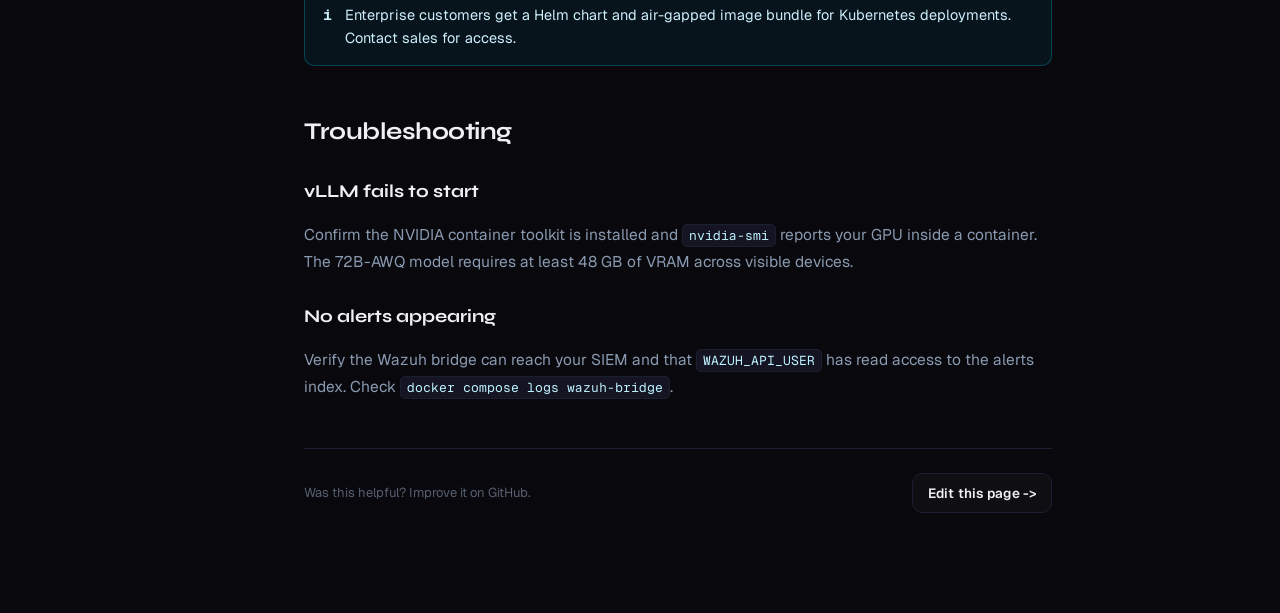
==== commit e26dda78: "Polished Website" ====
--- a/docs.html
+++ b/docs.html
@@ -3,7 +3,7 @@
 <head>
 <meta charset="UTF-8" />
 <meta name="viewport" content="width=device-width, initial-scale=1.0" />
-<title>Docs — Quickstart — AI SOC</title>
+<title>Docs - Quickstart - AI SOC</title>
 <meta name="description" content="AI SOC quickstart guide. Go from download to first autonomous threat response in under 15 minutes. Covers Docker Compose setup, Wazuh configuration, and the 8-agent pipeline." />
 <link rel="icon" href="assets/favicon.svg" type="image/svg+xml" />
 <link rel="preconnect" href="https://fonts.googleapis.com" />
@@ -26,7 +26,7 @@
       <a href="docs.html" class="active" aria-current="page">Docs</a>
     </nav>
     <div class="nav-right">
-      <a class="nav-signin" href="https://github.com">Edit on GitHub</a>
+      <a class="nav-signin" href="https://github.com/amunim12/ai_soc_website">Edit on GitHub</a>
       <a class="btn btn--primary" href="downloads.html" style="padding:9px 16px;font-size:13.5px">Download Free</a>
       <button class="nav-burger" aria-label="Menu"><svg viewBox="0 0 24 24" fill="none" stroke-width="2"><path d="M4 7h16M4 12h16M4 17h16"/></svg></button>
     </div>
@@ -72,7 +72,7 @@
   <main class="docs-main">
     <div style="display:flex;align-items:center;justify-content:space-between;gap:16px;flex-wrap:wrap">
       <span class="pill pill--cyan"><span class="dot"></span>v1.0.0 docs</span>
-      <a class="btn btn--ghost" href="https://github.com" style="padding:8px 14px;font-size:13px">
+      <a class="btn btn--ghost" href="https://github.com/amunim12/ai_soc_website" style="padding:8px 14px;font-size:13px">
         <svg viewBox="0 0 24 24" fill="currentColor"><path d="M12 1.5A10.5 10.5 0 0 0 8.7 22c.5.1.7-.2.7-.5v-1.8c-2.9.6-3.5-1.4-3.5-1.4-.5-1.2-1.2-1.5-1.2-1.5-.9-.6.1-.6.1-.6 1 .1 1.6 1 1.6 1 .9 1.6 2.4 1.1 3 .9.1-.7.4-1.1.6-1.4-2.3-.3-4.7-1.2-4.7-5.2 0-1.1.4-2 1-2.8-.1-.3-.5-1.3.1-2.7 0 0 .9-.3 2.8 1a9.6 9.6 0 0 1 5 0c1.9-1.3 2.8-1 2.8-1 .6 1.4.2 2.4.1 2.7.7.8 1 1.7 1 2.8 0 4-2.4 4.9-4.7 5.2.4.3.7 1 .7 2v3c0 .3.2.6.7.5A10.5 10.5 0 0 0 12 1.5Z"/></svg>
         Edit on GitHub
       </a>
@@ -94,7 +94,7 @@
 <span class="tok-com"># ✓ vllm       started  (loading Qwen2.5-72B-AWQ…)</span>
 <span class="tok-com"># ✓ chromadb   started</span></code></pre>
     </div>
-    <p>Wait for the model to finish loading — first boot can take a few minutes while weights are mapped into GPU memory. Check readiness:</p>
+    <p>Wait for the model to finish loading, first boot can take a few minutes while weights are mapped into GPU memory. Check readiness:</p>
     <div class="code-block">
       <div class="code-head"><span class="code-lang">bash</span><button class="copy-btn" data-copy="docker compose logs -f vllm | grep ready" aria-label="Copy"><svg viewBox="0 0 24 24"><rect x="9" y="9" width="11" height="11" rx="2"/><path d="M5 15V5a2 2 0 0 1 2-2h10"/></svg></button></div>
 <pre><code><span class="tok-cmd">docker</span> compose logs <span class="tok-flag">-f</span> vllm <span class="tok-flag">|</span> grep ready
@@ -104,7 +104,7 @@
     <h2 id="config">2 · Configure the environment</h2>
     <p>Copy the example environment file and point the Wazuh bridge at your SIEM. All values stay local.</p>
     <div class="code-block">
-      <div class="code-head"><span class="code-lang">yaml — .env</span><button class="copy-btn" data-copy-target="#envblock" aria-label="Copy"><svg viewBox="0 0 24 24"><rect x="9" y="9" width="11" height="11" rx="2"/><path d="M5 15V5a2 2 0 0 1 2-2h10"/></svg></button></div>
+      <div class="code-head"><span class="code-lang">yaml - .env</span><button class="copy-btn" data-copy-target="#envblock" aria-label="Copy"><svg viewBox="0 0 24 24"><rect x="9" y="9" width="11" height="11" rx="2"/><path d="M5 15V5a2 2 0 0 1 2-2h10"/></svg></button></div>
 <pre><code id="envblock"><span class="tok-key">WAZUH_API_URL</span>=<span class="tok-str">https://wazuh.internal:55000</span>
 <span class="tok-key">WAZUH_API_USER</span>=<span class="tok-str">soc-bridge</span>
 <span class="tok-key">KAFKA_BROKERS</span>=<span class="tok-str">localhost:9092</span>
@@ -126,7 +126,7 @@
 <span class="tok-com">[respond] </span> playbook #44 · isolate host-04, rotate creds
 <span class="tok-com">[done]    </span> resolved in <span class="tok-num">2.3</span>s</code></pre>
     </div>
-    <p>That's it — the pipeline ingested a Wazuh detection, enriched it with MITRE context, scored confidence above the threshold, and executed a SOAR playbook autonomously.</p>
+    <p>That's it, the pipeline ingested a Wazuh detection, enriched it with MITRE context, scored confidence above the threshold, and executed a SOAR playbook autonomously.</p>
 
     <h2 id="architecture">Pipeline overview</h2>
     <p>AI SOC is a streaming pipeline. Wazuh detections enter Kafka, eight LangGraph agents process them in stages, and approved decisions trigger Shuffle SOAR workflows. Redis holds working state; PostgreSQL stores the audit log.</p>
@@ -158,7 +158,7 @@
   <span class="tok-flag">-H</span> <span class="tok-str">"Content-Type: application/json"</span> \
   <span class="tok-flag">-d</span> <span class="tok-str">'{"rule":"T1059","host":"host-02","severity":"med"}'</span>
 
-<span class="tok-com"># → { "id": "a92c", "decision": "HITL", "confidence": 0.62 }</span></code></pre>
+<span class="tok-com"># -> { "id": "a92c", "decision": "HITL", "confidence": 0.62 }</span></code></pre>
     </div>
 
     <h2 id="deployment">Deployment</h2>
@@ -173,7 +173,7 @@
 
     <div style="margin-top:48px;padding-top:24px;border-top:1px solid var(--border);display:flex;justify-content:space-between;align-items:center;flex-wrap:wrap;gap:16px">
       <span style="color:var(--text-dim);font-size:13px">Was this helpful? Improve it on GitHub.</span>
-      <a class="btn btn--ghost" href="https://github.com" style="padding:9px 15px;font-size:13.5px">Edit this page →</a>
+      <a class="btn btn--ghost" href="https://github.com/amunim12/ai_soc_website" style="padding:9px 15px;font-size:13.5px">Edit this page -></a>
     </div>
   </main>
 </div>
--- a/assets/tokens.css
+++ b/assets/tokens.css
@@ -5,20 +5,20 @@
 
 :root {
   /* Surfaces */
-  --bg:            #0a0a0f;
-  --bg-card:       #0f0f1a;
-  --bg-elevated:   #1a1a2e;
-  --bg-card-2:     #12121f;
-
-  /* Text */
-  --text:          #f8fafc;
-  --text-muted:    #94a3b8;
-  --text-dim:      #64748b;
-
-  /* Accents */
-  --cyan:          #00d4ff;
-  --violet:        #7c3aed;
-  --violet-bright: #8b5cf6;
+  --bg:            #08080d;
+  --bg-card:       #0d0d16;
+  --bg-elevated:   #141422;
+  --bg-card-2:     #0f0f1a;
+
+  /* Text — tighter contrast range, less blue-white */
+  --text:          #eef0f3;
+  --text-muted:    #8a9ab0;
+  --text-dim:      #566070;
+
+  /* Accents — cyan is the ONE accent; violet is structural only */
+  --cyan:          #00c8f0;
+  --violet:        #6d28d9;
+  --violet-bright: #7c3aed;
 
   /* Semantic */
   --danger:        #ef4444;
@@ -26,38 +26,47 @@
   --success:       #22c55e;
   --info:          #38bdf8;
 
-  /* Lines */
-  --border:        #1e293b;
-  --border-soft:   #16202e;
-  --border-glow:   rgba(0, 212, 255, 0.30);
-
-  /* Gradients */
-  --grad-text:     linear-gradient(100deg, #e8fbff 0%, #00d4ff 40%, #8b5cf6 100%);
-  --grad-cta:      linear-gradient(120deg, #00d4ff 0%, #22b8f0 100%);
-  --grad-violet:   linear-gradient(135deg, #7c3aed 0%, #4f46e5 100%);
-  --grad-surface:  radial-gradient(1200px 600px at 50% -10%, rgba(124,58,237,0.18), transparent 60%),
-                   radial-gradient(900px 500px at 85% 0%, rgba(0,212,255,0.12), transparent 55%);
-
-  /* Glows */
-  --glow-cyan:     0 0 24px rgba(0, 212, 255, 0.30);
-  --glow-cyan-lg:  0 0 48px rgba(0, 212, 255, 0.35);
-  --glow-violet:   0 0 28px rgba(124, 58, 237, 0.40);
-
-  /* Radii */
-  --r-sm: 8px;
-  --r-md: 12px;
-  --r-lg: 16px;
-  --r-xl: 22px;
+  /* Lines — slightly warmer, less blue */
+  --border:        #1a2030;
+  --border-soft:   #131a26;
+  --border-glow:   rgba(0, 200, 240, 0.20);
+
+  /* Gradients — more restrained, less neon */
+  --grad-text:     linear-gradient(105deg, #d8f4fd 0%, #00c8f0 55%, #7c3aed 100%);
+  --grad-cta:      linear-gradient(120deg, #00bce0 0%, #009fc0 100%);
+  --grad-violet:   linear-gradient(135deg, #6d28d9 0%, #4f46e5 100%);
+  /* Aurora: much more subtle — barely visible tint, not a gradient statement */
+  --grad-surface:  radial-gradient(1400px 500px at 50% -8%, rgba(109,40,217,0.07), transparent 65%),
+                   radial-gradient(800px 400px at 90% 5%, rgba(0,200,240,0.05), transparent 60%);
+
+  /* Glows — pulled back significantly */
+  --glow-cyan:     0 0 18px rgba(0, 200, 240, 0.18);
+  --glow-cyan-lg:  0 0 36px rgba(0, 200, 240, 0.22);
+  --glow-violet:   0 0 22px rgba(109, 40, 217, 0.28);
+
+  /* Radii — slightly less rounded = more technical */
+  --r-sm: 6px;
+  --r-md: 10px;
+  --r-lg: 14px;
+  --r-xl: 20px;
   --r-pill: 999px;
 
-  /* Type */
+  /* Type scale */
   --font-display: "Syne", "Geist", -apple-system, BlinkMacSystemFont, sans-serif;
   --font-sans: "Geist", -apple-system, BlinkMacSystemFont, "Segoe UI", sans-serif;
   --font-mono: "Geist Mono", "SF Mono", "JetBrains Mono", ui-monospace, monospace;
 
+  /* Type sizes — named scale */
+  --text-xs:   11.5px;
+  --text-sm:   13px;
+  --text-base: 15px;
+  --text-md:   16.5px;
+  --text-lg:   18px;
+  --text-xl:   21px;
+
   /* Layout */
   --maxw: 1200px;
-  --nav-h: 68px;
+  --nav-h: 64px;
 }
 
 /* ---- Reset ---- */
@@ -77,13 +86,47 @@
 img { max-width: 100%; display: block; }
 ::selection { background: rgba(0,212,255,0.30); color: #fff; }
 
-/* ---- Scan-line keyframe ---- */
+/* ---- Keyframes ---- */
 @keyframes scanline {
   0%   { transform: translateY(-100%); }
   100% { transform: translateY(100vh); }
 }
 @keyframes blink-cursor { 0%,100% { opacity: 1; } 50% { opacity: 0; } }
 @keyframes terminal-type { from { width: 0; } to { width: 100%; } }
+
+/* hero word entrance */
+@keyframes word-up {
+  from { opacity: 0; transform: translateY(18px); filter: blur(3px); }
+  to   { opacity: 1; transform: none; filter: blur(0); }
+}
+/* card entrance */
+@keyframes card-in {
+  from { opacity: 0; transform: translateY(28px) scale(0.98); }
+  to   { opacity: 1; transform: none; }
+}
+/* subtle horizontal slide for inline elements */
+@keyframes slide-right {
+  from { opacity: 0; transform: translateX(-10px); }
+  to   { opacity: 1; transform: none; }
+}
+/* architecture node flow pulse */
+@keyframes arch-pulse {
+  0%,100% { box-shadow: 0 0 0 0 rgba(0,200,240,0); }
+  50%     { box-shadow: 0 0 0 4px rgba(0,200,240,0.12); }
+}
+@keyframes aurora-drift {
+  from { transform: scale(1) translate3d(0, 0, 0); }
+  to   { transform: scale(1.02) translate3d(0, -6px, 0); }
+}
+@keyframes grid-drift {
+  from { background-position: 0 0; }
+  to   { background-position: 34px 34px; }
+}
+/* dot glow pulse for status indicators */
+@keyframes dot-pulse {
+  0%,100% { box-shadow: 0 0 6px currentColor; opacity: 1; }
+  50%     { box-shadow: 0 0 14px currentColor; opacity: 0.7; }
+}
 
 /* ---- Scrollbar ---- */
 ::-webkit-scrollbar { width: 11px; height: 11px; }
@@ -104,80 +147,112 @@
     radial-gradient(circle at 1px 1px, rgba(148,163,184,0.07) 1px, transparent 0);
   background-size: 34px 34px;
   mask-image: radial-gradient(120% 90% at 50% 0%, #000 35%, transparent 100%);
+  animation: grid-drift 120s linear infinite;
 }
 .bg-aurora {
   position: fixed; inset: 0; z-index: 0; pointer-events: none;
-  background: var(--grad-surface);
+  background:
+    radial-gradient(1100px 520px at var(--mx, 50%) var(--my, 8%), rgba(0,200,240,0.06), transparent 62%),
+    radial-gradient(1400px 560px at 50% -8%, rgba(109,40,217,0.07), transparent 65%),
+    radial-gradient(800px 400px at 90% 5%, rgba(0,200,240,0.05), transparent 60%);
+  opacity: 0.7;
+  animation: aurora-drift 24s ease-in-out infinite alternate;
 }
 
 /* Display headings — Syne gives technical authority */
 .display-h { font-family: var(--font-display); }
 
-/* Gradient headline text */
+/* Gradient headline text — used sparingly, only on hero h1 spans */
 .grad-text {
-  background: var(--grad-text);
-  -webkit-background-clip: text; background-clip: text;
-  -webkit-text-fill-color: transparent; color: transparent;
+  background: none;
+  -webkit-background-clip: initial; background-clip: initial;
+  -webkit-text-fill-color: initial; color: #b8edf8;
 }
 
 /* Pills / badges */
 .pill {
-  display: inline-flex; align-items: center; gap: 8px;
-  padding: 6px 13px; border-radius: var(--r-pill);
-  font-size: 12.5px; font-weight: 500; letter-spacing: 0.01em;
-  border: 1px solid var(--border);
-  background: rgba(15,15,26,0.6);
-  color: var(--text-muted);
-}
-.pill .dot { width: 7px; height: 7px; border-radius: 50%; background: var(--cyan); box-shadow: 0 0 10px var(--cyan); }
-.pill--cyan { color: #bdf1ff; border-color: rgba(0,212,255,0.3); background: rgba(0,212,255,0.07); }
-.pill--violet { color: #ddd0ff; border-color: rgba(124,58,237,0.35); background: rgba(124,58,237,0.10); }
-.pill--success { color: #bbf7d0; border-color: rgba(34,197,94,0.35); background: rgba(34,197,94,0.08); }
+  display: inline-flex; align-items: center; gap: 7px;
+  padding: 4px 8px; border-radius: 4px;
+  font-family: var(--font-mono);
+  font-size: 10.5px; font-weight: 500; letter-spacing: 0.08em;
+  border: 1px solid rgba(138,154,176,0.18);
+  background: rgba(9,11,18,0.72);
+  color: #a6b2c2;
+  text-transform: uppercase;
+}
+.pill .dot { width: 5px; height: 5px; border-radius: 1px; background: currentColor; flex-shrink: 0; }
+.pill--cyan { color: #9edceb; border-color: rgba(0,200,240,0.18); background: rgba(0,200,240,0.04); }
+.pill--violet { color: #bbb2d7; border-color: rgba(109,40,217,0.18); background: rgba(109,40,217,0.04); }
+.pill--success { color: #9ed7b0; border-color: rgba(34,197,94,0.18); background: rgba(34,197,94,0.04); }
 
 /* Buttons */
 .btn {
-  display: inline-flex; align-items: center; justify-content: center; gap: 9px;
-  padding: 12px 20px; border-radius: var(--r-md);
-  font-size: 14.5px; font-weight: 600; letter-spacing: 0.005em;
-  border: 1px solid transparent; transition: all .2s ease; white-space: nowrap;
-}
-.btn svg { width: 17px; height: 17px; }
+  display: inline-flex; align-items: center; justify-content: center; gap: 8px;
+  padding: 11px 19px; border-radius: var(--r-md);
+  font-size: var(--text-sm); font-weight: 600; letter-spacing: 0.008em;
+  border: 1px solid transparent;
+  transition: background .18s ease, box-shadow .18s ease, transform .18s ease, border-color .18s ease;
+  white-space: nowrap;
+}
+.btn svg { width: 16px; height: 16px; }
 .btn--primary {
-  background: var(--grad-cta); color: #04141c;
-  box-shadow: var(--glow-cyan), inset 0 1px 0 rgba(255,255,255,0.4);
-}
-.btn--primary:hover { box-shadow: var(--glow-cyan-lg), inset 0 1px 0 rgba(255,255,255,0.5); transform: translateY(-1px); }
+  background: var(--grad-cta); color: #041318;
+  box-shadow: 0 1px 3px rgba(0,0,0,0.3), inset 0 1px 0 rgba(255,255,255,0.3);
+}
+.btn--primary:hover {
+  box-shadow: var(--glow-cyan), inset 0 1px 0 rgba(255,255,255,0.35);
+  transform: translateY(-1px);
+}
 .btn--ghost {
-  background: rgba(255,255,255,0.03); color: var(--text);
+  background: rgba(255,255,255,0.025); color: var(--text);
   border-color: var(--border);
 }
-.btn--ghost:hover { border-color: #2c3a52; background: rgba(255,255,255,0.06); }
+.btn--ghost:hover { border-color: rgba(255,255,255,0.12); background: rgba(255,255,255,0.05); }
 .btn--violet {
   background: var(--grad-violet); color: #fff;
-  box-shadow: var(--glow-violet), inset 0 1px 0 rgba(255,255,255,0.25);
-}
-.btn--violet:hover { transform: translateY(-1px); filter: brightness(1.08); }
-.btn--lg { padding: 15px 26px; font-size: 15.5px; border-radius: var(--r-md); }
+  box-shadow: 0 1px 3px rgba(0,0,0,0.3), inset 0 1px 0 rgba(255,255,255,0.18);
+}
+.btn--violet:hover { transform: translateY(-1px); filter: brightness(1.06); }
+.btn--lg { padding: 13px 24px; font-size: var(--text-base); }
 .btn--block { width: 100%; }
 
 /* Glass card */
 .glass {
-  background: linear-gradient(180deg, rgba(20,20,34,0.75), rgba(12,12,22,0.65));
+  background: rgba(13,13,22,0.7);
   border: 1px solid var(--border);
   border-radius: var(--r-lg);
-  backdrop-filter: blur(14px);
-  -webkit-backdrop-filter: blur(14px);
+  backdrop-filter: blur(12px);
+  -webkit-backdrop-filter: blur(12px);
 }
 
 /* Section eyebrow */
 .eyebrow {
-  font-family: var(--font-mono); font-size: 12.5px; letter-spacing: 0.18em;
-  text-transform: uppercase; color: var(--cyan); font-weight: 500;
+  font-family: var(--font-mono);
+  font-size: var(--text-xs);
+  letter-spacing: 0.14em;
+  text-transform: uppercase;
+  color: var(--cyan);
+  font-weight: 500;
+  opacity: 0.85;
 }
 
 /* Section heading */
-.h-section { font-family: var(--font-display); font-size: clamp(28px, 4vw, 44px); font-weight: 700; letter-spacing: -0.025em; line-height: 1.06; margin: 14px 0 0; }
-.sub-section { color: var(--text-muted); font-size: 17px; max-width: 60ch; margin: 16px 0 0; }
+.h-section {
+  font-family: var(--font-display);
+  font-size: clamp(26px, 3.8vw, 42px);
+  font-weight: 700;
+  letter-spacing: -0.03em;
+  line-height: 1.08;
+  margin: 12px 0 0;
+  color: var(--text);
+}
+.sub-section {
+  color: var(--text-muted);
+  font-size: var(--text-base);
+  max-width: 56ch;
+  margin: 14px 0 0;
+  line-height: 1.7;
+}
 
 /* Animated gradient border (for highlighted cards) */
 @property --angle { syntax: "<angle>"; initial-value: 0deg; inherits: false; }
@@ -191,16 +266,27 @@
 }
 @keyframes spin-angle { to { --angle: 360deg; } }
 
-/* Scroll reveal — only hide/animate when motion is allowed.
-   Under reduced-motion (or no JS) content is shown immediately. */
+/* Scroll reveal */
 @media (prefers-reduced-motion: no-preference) {
-  .reveal { opacity: 0; transform: translateY(22px); transition: opacity .7s cubic-bezier(.2,.7,.2,1), transform .7s cubic-bezier(.2,.7,.2,1); }
+  .reveal {
+    opacity: 0;
+    transform: translateY(16px);
+    transition: opacity .55s cubic-bezier(.16,1,.3,1), transform .55s cubic-bezier(.16,1,.3,1);
+  }
   .reveal.in { opacity: 1; transform: none; }
-}
-
-@keyframes glow-pulse { 0%,100% { opacity: .55; } 50% { opacity: 1; } }
-@keyframes float-y { 0%,100% { transform: translateY(0); } 50% { transform: translateY(-8px); } }
+  /* stagger variants */
+  .reveal[data-delay="1"] { transition-delay: 80ms; }
+  .reveal[data-delay="2"] { transition-delay: 160ms; }
+  .reveal[data-delay="3"] { transition-delay: 240ms; }
+  .reveal[data-delay="4"] { transition-delay: 320ms; }
+  .reveal[data-delay="5"] { transition-delay: 400ms; }
+}
+
+@keyframes glow-pulse { 0%,100% { opacity: .45; } 50% { opacity: 0.85; } }
+/* float: slower, less distance = calmer */
+@keyframes float-y { 0%,100% { transform: translateY(0); } 50% { transform: translateY(-5px); } }
 
 @media (prefers-reduced-motion: reduce) {
   *, *::before, *::after { animation-duration: .001ms !important; animation-iteration-count: 1 !important; transition-duration: .01ms !important; }
-}
+  .bg-grid, .bg-aurora { animation: none !important; }
+}
--- a/assets/site.css
+++ b/assets/site.css
@@ -17,34 +17,50 @@
 .site-nav.scrolled { background: rgba(10,10,15,0.82); border-bottom-color: var(--border); }
 .site-nav .container { display: flex; align-items: center; justify-content: space-between; }
 
-.brand { display: flex; align-items: center; gap: 11px; font-weight: 700; letter-spacing: -0.01em; font-size: 16.5px; }
+.brand { display: flex; align-items: center; gap: 10px; font-weight: 700; letter-spacing: -0.02em; font-size: 16px; }
 .logo-mark {
-  width: 30px; height: 30px; border-radius: 9px;
-  background: conic-gradient(from 210deg, var(--cyan), var(--violet), var(--cyan));
-  display: grid; place-items: center; box-shadow: 0 0 18px rgba(0,212,255,0.45);
+  width: 28px; height: 28px; border-radius: 4px;
+  background: rgba(12,14,22,0.95);
+  border: 1px solid rgba(138,154,176,0.16);
+  display: grid; place-items: center;
   flex-shrink: 0;
-}
-.logo-mark span { width: 12px; height: 12px; border-radius: 3.5px; background: var(--bg); }
-
-.nav-links { display: flex; gap: 30px; }
-.nav-links a { font-size: 14px; color: var(--text-muted); font-weight: 450; transition: color .15s; position: relative; }
+  transition: border-color .2s, background .2s;
+}
+.brand:hover .logo-mark { border-color: rgba(0,200,240,0.22); background: rgba(13,18,28,0.96); }
+.logo-mark span {
+  width: 8px; height: 8px; border-radius: 1px;
+  background: var(--cyan);
+  box-shadow: none;
+}
+
+.nav-links { display: flex; gap: 28px; }
+.nav-links a { font-size: var(--text-sm); color: var(--text-muted); font-weight: 500; transition: color .15s; position: relative; }
 .nav-links a:hover, .nav-links a.active { color: var(--text); }
-.nav-links a.active::after { content: ""; position: absolute; left: 0; right: 0; bottom: -22px; height: 2px; background: var(--cyan); box-shadow: 0 0 8px var(--cyan); }
+.nav-links a.active::after { content: ""; position: absolute; left: 0; right: 0; bottom: -21px; height: 1.5px; background: var(--cyan); opacity: 0.7; }
 
 .nav-right { display: flex; align-items: center; gap: 16px; }
 .nav-signin { font-size: 14px; color: var(--text-muted); }
 .nav-signin:hover { color: var(--text); }
 
 .nav-burger { display: none; width: 40px; height: 40px; border-radius: 9px; background: rgba(255,255,255,0.04); border: 1px solid var(--border); align-items: center; justify-content: center; }
+.nav-burger { transition: background .2s ease, border-color .2s ease, transform .2s ease, box-shadow .2s ease; }
+.nav-burger:hover { background: rgba(255,255,255,0.06); border-color: rgba(0,200,240,0.24); box-shadow: 0 8px 20px -16px rgba(0,200,240,0.55); transform: translateY(-1px); }
 .nav-burger svg { width: 20px; height: 20px; stroke: var(--text); }
 
 /* mobile drawer */
 .mobile-drawer {
   position: fixed; inset: var(--nav-h) 0 0; z-index: 49;
   background: rgba(8,8,13,0.97); backdrop-filter: blur(20px);
-  padding: 26px 28px; display: none; flex-direction: column; gap: 4px;
-}
-.mobile-drawer.open { display: flex; }
+  padding: 26px 28px; display: flex; flex-direction: column; gap: 4px;
+  opacity: 0; visibility: hidden; pointer-events: none;
+  transform: translateY(-10px);
+  transition: opacity .24s ease, transform .24s cubic-bezier(.16,1,.3,1), visibility 0s linear .24s;
+}
+.mobile-drawer.open {
+  opacity: 1; visibility: visible; pointer-events: auto;
+  transform: none;
+  transition-delay: 0s;
+}
 .mobile-drawer a { padding: 15px 4px; font-size: 18px; border-bottom: 1px solid var(--border-soft); color: var(--text); }
 .mobile-drawer .btn { margin-top: 18px; }
 
@@ -77,29 +93,75 @@
 .hero-left { position: relative; }
 .hero-h1 {
   font-family: var(--font-display);
-  font-size: clamp(40px, 5.4vw, 64px);
+  font-size: clamp(38px, 5vw, 60px);
   font-weight: 800;
   letter-spacing: -0.04em;
-  line-height: 1.0;
-  margin: 22px 0 0;
-}
+  line-height: 1.02;
+  margin: 20px 0 0;
+  color: var(--text);
+}
+/* word-by-word entrance — JS adds .hero-animated which triggers children */
+.hero-h1 .word {
+  display: inline-block;
+  opacity: 0;
+  transform: translateY(16px);
+  filter: blur(2px);
+  transition: opacity .5s cubic-bezier(.16,1,.3,1),
+              transform .5s cubic-bezier(.16,1,.3,1),
+              filter .5s ease;
+}
+.hero-animated .word { opacity: 1; transform: none; filter: blur(0); }
 .hero-meta {
   display: flex;
   align-items: center;
-  gap: 20px;
-  margin-top: 28px;
+  gap: 16px;
+  margin-top: 26px;
   color: var(--text-dim);
-  font-size: 13px;
-}
+  font-size: var(--text-xs);
+  flex-wrap: wrap;
+}
+.hero-meta span { white-space: nowrap; }
 .hero-ctas {
   display: flex;
-  gap: 13px;
-  margin-top: 32px;
+  gap: 12px;
+  margin-top: 28px;
   flex-wrap: wrap;
 }
 .hero-right {
-  animation: float-y 8s ease-in-out infinite;
-}
+  animation: float-y 10s ease-in-out infinite;
+}
+
+body.page-ready .hero-meta,
+body.page-ready .hero-ctas .btn,
+body.page-ready .stats-bar,
+body.page-ready .feature-card,
+body.page-ready .price-card,
+body.page-ready .dl-card,
+body.page-ready .testimonial-card,
+body.page-ready .summary-card {
+  animation: card-in .65s cubic-bezier(.16,1,.3,1) both;
+}
+body.page-ready .hero-meta { animation-name: slide-right; animation-duration: .5s; }
+body.page-ready .hero-ctas .btn:nth-child(1) { animation-delay: 120ms; }
+body.page-ready .hero-ctas .btn:nth-child(2) { animation-delay: 200ms; }
+body.page-ready .stats-bar { animation-delay: 180ms; }
+body.page-ready .feature-card:nth-child(1),
+body.page-ready .price-card:nth-child(1),
+body.page-ready .dl-card:nth-child(1),
+body.page-ready .testimonial-card:nth-child(1),
+body.page-ready .summary-card:nth-child(1) { animation-delay: 90ms; }
+body.page-ready .feature-card:nth-child(2),
+body.page-ready .price-card:nth-child(2),
+body.page-ready .dl-card:nth-child(2),
+body.page-ready .testimonial-card:nth-child(2),
+body.page-ready .summary-card:nth-child(2) { animation-delay: 150ms; }
+body.page-ready .feature-card:nth-child(3),
+body.page-ready .price-card:nth-child(3),
+body.page-ready .dl-card:nth-child(3),
+body.page-ready .testimonial-card:nth-child(3),
+body.page-ready .summary-card:nth-child(3) { animation-delay: 210ms; }
+body.page-ready .feature-card:nth-child(4),
+body.page-ready .summary-card:nth-child(4) { animation-delay: 270ms; }
 
 /* scanline overlay for the mock dashboard */
 .mock { position: relative; overflow: hidden; }
@@ -122,56 +184,75 @@
 .feature-grid {
   display: grid;
   grid-template-columns: repeat(3, 1fr);
-  grid-template-rows: auto auto;
-  gap: 18px;
+  gap: 16px;
 }
 .feature-card {
-  padding: 26px; border-radius: var(--r-lg);
-  background: linear-gradient(160deg, rgba(22,22,38,0.7), rgba(10,10,18,0.6));
-  border: 1px solid var(--border); transition: transform .25s, border-color .25s, box-shadow .25s;
+  padding: 24px;
+  border-radius: var(--r-lg);
+  background: var(--bg-card);
+  border: 1px solid var(--border);
+  transition: transform .25s cubic-bezier(.16,1,.3,1), border-color .25s, box-shadow .25s, background .25s;
   position: relative; overflow: hidden;
-}
-/* subtle corner accent */
-.feature-card::after {
+  will-change: transform;
+}
+/* very subtle top-edge highlight — replaces glow corner */
+.feature-card::before {
   content: "";
   position: absolute;
-  top: 0; right: 0;
-  width: 60px; height: 60px;
-  background: radial-gradient(circle at top right, rgba(0,212,255,0.06), transparent 70%);
+  top: 0; left: 20px; right: 20px; height: 1px;
+  background: linear-gradient(90deg, transparent, rgba(255,255,255,0.05), transparent);
   pointer-events: none;
 }
-.feature-card:nth-child(even)::after {
-  background: radial-gradient(circle at top right, rgba(124,58,237,0.08), transparent 70%);
-}
-/* first card: hero treatment — spans 2 columns */
+.feature-card:hover {
+  transform: translateY(-2px);
+  border-color: rgba(0,200,240,0.20);
+  box-shadow: 0 14px 34px -18px rgba(0,0,0,0.62), 0 0 0 1px rgba(0,200,240,0.08);
+}
+.feature-card:nth-child(even):hover {
+  border-color: rgba(109,40,217,0.22);
+}
+
+/* first card: featured — spans 2 columns */
 .feature-card--featured {
   grid-column: span 2;
   display: grid;
   grid-template-columns: auto 1fr;
-  gap: 0 28px;
+  gap: 0 26px;
   align-items: start;
-  padding: 32px;
-  background: linear-gradient(120deg, rgba(0,212,255,0.05) 0%, rgba(22,22,38,0.7) 50%);
-  border-color: rgba(0,212,255,0.22);
+  padding: 28px 30px;
+  background: linear-gradient(125deg, rgba(0,200,240,0.04) 0%, var(--bg-card) 55%);
+  border-color: rgba(0,200,240,0.18);
 }
 .feature-card--featured .fc-icon {
-  width: 56px; height: 56px; border-radius: 14px;
-  background: rgba(0,212,255,0.10); border-color: rgba(0,212,255,0.3);
-}
-.feature-card--featured .fc-icon svg { width: 26px; height: 26px; }
+  width: 52px; height: 52px; border-radius: 6px;
+  background: rgba(15,20,30,0.86); border-color: rgba(0,200,240,0.12);
+}
+.feature-card--featured .fc-icon svg { width: 24px; height: 24px; }
 .feature-card--featured .fc-content { grid-column: 2; }
-.feature-card--featured h3 { font-size: 20px; }
-.feature-card--featured p { font-size: 14.5px; max-width: 54ch; }
-.feature-card:hover { transform: translateY(-3px); border-color: rgba(0,212,255,0.28); box-shadow: 0 16px 40px -20px rgba(0,212,255,0.2); }
-.feature-card:nth-child(even):hover { border-color: rgba(124,58,237,0.3); box-shadow: 0 16px 40px -20px rgba(124,58,237,0.2); }
-.fc-icon { width: 46px; height: 46px; border-radius: 11px; display: grid; place-items: center; margin-bottom: 18px;
-  background: rgba(0,212,255,0.08); border: 1px solid rgba(0,212,255,0.22); flex-shrink: 0; }
-.fc-icon svg { width: 22px; height: 22px; stroke: var(--cyan); fill: none; stroke-width: 1.7; }
-.feature-card:nth-child(even) .fc-icon { background: rgba(124,58,237,0.1); border-color: rgba(124,58,237,0.28); }
+.feature-card--featured h3 { font-size: var(--text-xl); }
+.feature-card--featured p { font-size: var(--text-sm); max-width: 52ch; }
+
+.fc-icon {
+  width: 44px; height: 44px; border-radius: 6px;
+  display: grid; place-items: center; margin-bottom: 16px;
+  background: rgba(15,20,30,0.86); border: 1px solid rgba(0,200,240,0.12);
+  flex-shrink: 0;
+}
+.fc-icon svg { width: 20px; height: 20px; stroke: var(--cyan); fill: none; stroke-width: 1.7; }
+.feature-card:nth-child(even) .fc-icon {
+  background: rgba(17,16,28,0.86); border-color: rgba(109,40,217,0.14);
+}
 .feature-card:nth-child(even) .fc-icon svg { stroke: var(--violet-bright); }
-.feature-card h3 { font-size: 17px; font-weight: 600; margin: 0 0 8px; letter-spacing: -0.015em; }
-.feature-card p { color: var(--text-muted); font-size: 14px; margin: 0; line-height: 1.65; }
-.fc-tag { display: inline-block; margin-top: 14px; font-family: var(--font-mono); font-size: 11px; color: var(--text-dim); letter-spacing: 0.04em; }
+.feature-card h3 {
+  font-size: var(--text-md); font-weight: 600; margin: 0 0 8px; letter-spacing: -0.02em;
+}
+.feature-card p { color: var(--text-muted); font-size: var(--text-sm); margin: 0; line-height: 1.65; }
+.fc-tag {
+  display: inline-block; margin-top: 14px;
+  font-family: var(--font-mono); font-size: 10.5px;
+  color: var(--text-muted); letter-spacing: 0.05em;
+  opacity: 0.65;
+}
 
 /* ---------------- TECH STACK BAR ---------------- */
 .tech-stack-bar {
@@ -189,16 +270,17 @@
   display: flex;
   align-items: center;
   gap: 8px;
-  padding: 8px 18px;
-  border-radius: var(--r-pill);
+  padding: 8px 12px;
+  border-radius: 4px;
+  border: 1px solid transparent;
   color: var(--text-dim);
-  font-size: 13px;
+  font-size: 12.5px;
   font-weight: 500;
-  letter-spacing: 0.01em;
-  transition: color .2s;
+  letter-spacing: 0.03em;
+  transition: color .2s, border-color .2s, background .2s;
   white-space: nowrap;
 }
-.tech-item:hover { color: var(--text-muted); }
+.tech-item:hover { color: var(--text-muted); border-color: rgba(138,154,176,0.14); background: rgba(255,255,255,0.015); }
 .tech-item svg { width: 18px; height: 18px; flex-shrink: 0; }
 .tech-sep {
   width: 1px; height: 20px;
@@ -219,73 +301,104 @@
 }
 
 /* ---------------- TESTIMONIALS ---------------- */
-.testimonial-grid { display: grid; grid-template-columns: repeat(3, 1fr); gap: 18px; }
+.testimonial-grid { display: grid; grid-template-columns: 1.08fr 0.92fr; gap: 16px; align-items: stretch; }
 .testimonial-card {
-  padding: 32px 28px;
-  border-radius: var(--r-lg);
-  background: linear-gradient(160deg, rgba(18,18,30,0.7), rgba(10,10,18,0.6));
-  border: 1px solid var(--border);
+  padding: 0;
+  border-radius: 8px;
+  background: linear-gradient(180deg, rgba(255,255,255,0.015), rgba(255,255,255,0.005)), var(--bg-card);
+  border: 1px solid rgba(138,154,176,0.16);
   position: relative;
   overflow: hidden;
 }
-.testimonial-card::before {
-  content: "\201C";
-  position: absolute;
-  top: 16px; right: 22px;
-  font-size: 80px; line-height: 1;
-  font-family: var(--font-display);
-  color: rgba(0,212,255,0.08);
-  font-weight: 800;
-  pointer-events: none;
-  user-select: none;
-}
-.testimonial-card:nth-child(even)::before { color: rgba(124,58,237,0.1); }
+.testimonial-card:nth-child(1) { grid-row: span 2; }
+.testimonial-head {
+  display: flex;
+  align-items: center;
+  justify-content: space-between;
+  gap: 12px;
+  padding: 14px 18px;
+  border-bottom: 1px solid var(--border-soft);
+  background: rgba(255,255,255,0.018);
+}
+.testimonial-stamp {
+  font-family: var(--font-mono);
+  font-size: 10.5px;
+  color: var(--text-dim);
+  letter-spacing: 0.08em;
+}
+.testimonial-body {
+  padding: 18px 18px 0;
+}
+.testimonial-kicker {
+  font-family: var(--font-mono);
+  font-size: 10.5px;
+  color: var(--text-dim);
+  letter-spacing: 0.08em;
+  text-transform: uppercase;
+  margin-bottom: 12px;
+}
 .testimonial-card blockquote {
   margin: 0;
-  font-size: 15px;
-  line-height: 1.7;
-  color: var(--text);
+  font-size: 14.5px;
+  line-height: 1.78;
+  color: var(--text-muted);
   font-style: normal;
   position: relative;
   z-index: 1;
 }
 .testimonial-footer {
-  display: flex;
-  align-items: center;
-  justify-content: space-between;
-  margin-top: 24px;
-  padding-top: 18px;
+  display: grid;
+  gap: 4px;
+  margin-top: 18px;
+  padding: 18px;
   border-top: 1px solid var(--border-soft);
 }
-.testimonial-role { font-weight: 600; font-size: 13.5px; color: var(--text); }
-.testimonial-org { color: var(--text-dim); font-size: 12px; margin-top: 2px; font-family: var(--font-mono); }
+.testimonial-role {
+  font-family: var(--font-mono);
+  font-weight: 600;
+  font-size: 11.5px;
+  color: #c8d2de;
+  letter-spacing: 0.06em;
+  text-transform: uppercase;
+}
+.testimonial-org { color: var(--text-dim); font-size: 12px; margin-top: 0; font-family: var(--font-mono); }
 .testimonial-badge {
   font-family: var(--font-mono);
   font-size: 10px;
-  padding: 3px 9px;
-  border-radius: var(--r-pill);
-  background: rgba(34,197,94,0.08);
-  border: 1px solid rgba(34,197,94,0.25);
-  color: #86efac;
-  letter-spacing: 0.05em;
+  padding: 3px 7px;
+  border-radius: 2px;
+  background: rgba(255,255,255,0.02);
+  border: 1px solid rgba(138,154,176,0.18);
+  color: #b4bfce;
+  letter-spacing: 0.08em;
   white-space: nowrap;
+  text-transform: uppercase;
 }
 .testimonial-badge.badge-classified {
-  background: rgba(239,68,68,0.07);
-  border-color: rgba(239,68,68,0.2);
-  color: #fca5a5;
+  background: rgba(239,68,68,0.03);
+  border-color: rgba(239,68,68,0.14);
+  color: #d5a0a0;
 }
 .testimonial-badge.badge-gov {
-  background: rgba(124,58,237,0.08);
-  border-color: rgba(124,58,237,0.25);
-  color: #c4b5fd;
+  background: rgba(109,40,217,0.03);
+  border-color: rgba(109,40,217,0.14);
+  color: #beb4d7;
 }
 
 /* ---------------- STATS BAR ---------------- */
-.stats-bar { display: grid; grid-template-columns: repeat(4, 1fr); gap: 1px; background: var(--border); border: 1px solid var(--border); border-radius: var(--r-lg); overflow: hidden; }
-.stat-cell { padding: 28px 20px; text-align: center; background: var(--bg-card); }
-.stat-num { font-size: 36px; font-weight: 700; letter-spacing: -0.02em; }
-.stat-label { font-size: 13px; color: var(--text-dim); margin-top: 5px; }
+.stats-bar {
+  display: grid; grid-template-columns: repeat(4, 1fr);
+  gap: 1px; background: var(--border);
+  border: 1px solid var(--border); border-radius: var(--r-lg); overflow: hidden;
+}
+.stat-cell { padding: 26px 20px; text-align: center; background: var(--bg-card); }
+.stat-num {
+  font-family: var(--font-display);
+  font-size: 34px; font-weight: 700; letter-spacing: -0.03em;
+  color: var(--text);  /* plain white — no gradient */
+}
+.stat-num .stat-suffix { font-size: 22px; opacity: 0.7; }
+.stat-label { font-size: var(--text-xs); color: var(--text-dim); margin-top: 5px; letter-spacing: 0.02em; }
 
 /* ---------------- MOCK DASHBOARD ---------------- */
 .mock { background: linear-gradient(180deg, rgba(18,18,30,0.95), rgba(11,11,20,0.97));
@@ -302,38 +415,48 @@
 /* ---------------- ARCHITECTURE ---------------- */
 .arch { display: grid; grid-template-columns: 1fr auto 1fr auto 1fr auto 1fr; align-items: center; gap: 6px; }
 .arch-node {
-  padding: 22px 18px; border: 1px solid var(--border); border-radius: var(--r-md);
+  padding: 20px 16px; border: 1px solid var(--border); border-radius: var(--r-md);
   background: var(--bg-card); text-align: center; position: relative;
-  transition: border-color .3s, box-shadow .3s;
-}
-.arch-node:hover { border-color: rgba(0,212,255,0.35); box-shadow: 0 0 28px -8px rgba(0,212,255,0.2); }
-.arch-stage { font-family: var(--font-mono); font-size: 11px; color: var(--cyan); letter-spacing: 0.1em; text-transform: uppercase; }
-.arch-name { font-size: 16px; font-weight: 600; margin-top: 8px; }
-.arch-desc { font-size: 12.5px; color: var(--text-muted); margin-top: 6px; }
+  transition: border-color .3s, box-shadow .3s, transform .3s cubic-bezier(.16,1,.3,1);
+}
+.arch-node:hover {
+  border-color: rgba(0,200,240,0.28);
+  box-shadow: 0 8px 28px -10px rgba(0,0,0,0.5);
+  transform: translateY(-2px);
+}
+/* the "active" node (AI Pipeline) gets a pulse instead of static glow */
+.arch-node.arch-active {
+  border-color: rgba(0,200,240,0.30);
+  animation: arch-pulse 3s ease-in-out infinite;
+}
+.arch-stage { font-family: var(--font-mono); font-size: var(--text-xs); color: var(--cyan); letter-spacing: 0.1em; text-transform: uppercase; opacity: 0.8; }
+.arch-name { font-size: var(--text-md); font-weight: 600; margin-top: 7px; letter-spacing: -0.02em; }
+.arch-desc { font-size: var(--text-xs); color: var(--text-muted); margin-top: 5px; line-height: 1.5; }
 .arch-stack { margin-top: 10px; display: flex; flex-wrap: wrap; gap: 4px; justify-content: center; }
 .arch-chip {
   font-family: var(--font-mono); font-size: 10px; padding: 2px 7px;
-  border-radius: 4px; background: rgba(255,255,255,0.04);
+  border-radius: 2px; background: rgba(255,255,255,0.02);
   border: 1px solid var(--border); color: var(--text-dim); letter-spacing: 0.03em;
 }
 .arch-conn { display: grid; place-items: center; }
-.arch-conn svg { width: 100%; height: 28px; }
+.arch-conn svg { width: 100%; height: 24px; }
 
 /* ---------------- CTA STRIP — terminal style ---------------- */
 .cta-strip {
-  border-radius: var(--r-xl); padding: 60px; text-align: center; position: relative; overflow: hidden;
-  background: linear-gradient(160deg, rgba(6,6,14,0.96), rgba(14,14,26,0.92));
-  border: 1px solid rgba(0,212,255,0.18);
-  box-shadow: 0 0 80px -30px rgba(0,212,255,0.15), inset 0 1px 0 rgba(0,212,255,0.12);
-}
-/* glow orbs behind the CTA */
+  border-radius: var(--r-xl); padding: 56px 60px; text-align: center; position: relative; overflow: hidden;
+  background: var(--bg-card);
+  border: 1px solid var(--border);
+  /* single top-edge highlight — structural, not decorative */
+  box-shadow: inset 0 1px 0 rgba(255,255,255,0.04);
+}
+/* subtle top-centre glow — contained, not spreading */
 .cta-strip::before {
   content: "";
   position: absolute;
-  width: 500px; height: 300px;
-  left: 50%; top: 50%;
-  transform: translate(-50%,-50%);
-  background: radial-gradient(ellipse, rgba(124,58,237,0.12) 0%, transparent 70%);
+  width: 340px; height: 1px;
+  left: 50%; top: 0;
+  transform: translateX(-50%);
+  background: linear-gradient(90deg, transparent, rgba(0,200,240,0.35), transparent);
   pointer-events: none;
 }
 
@@ -398,9 +521,9 @@
 /* ---------------- DOWNLOAD CARDS ---------------- */
 .dl-grid { display: grid; grid-template-columns: repeat(3, 1fr); gap: 18px; align-items: start; }
 .dl-card { padding: 30px 26px; border-radius: var(--r-lg); border: 1px solid var(--border); background: var(--bg-card); position: relative; transition: border-color .25s, transform .25s; }
-.dl-card:hover { transform: translateY(-3px); }
+.dl-card:hover { transform: translateY(-3px); box-shadow: 0 14px 34px -18px rgba(0,0,0,0.56); }
 .dl-card.primary { border-color: rgba(0,212,255,0.35); background: linear-gradient(180deg, rgba(0,212,255,0.05), var(--bg-card)); }
-.os-icon { width: 52px; height: 52px; border-radius: 13px; background: var(--bg-elevated); border: 1px solid var(--border); display: grid; place-items: center; margin-bottom: 18px; }
+.os-icon { width: 52px; height: 52px; border-radius: 6px; background: rgba(12,14,22,0.95); border: 1px solid rgba(138,154,176,0.16); display: grid; place-items: center; margin-bottom: 18px; }
 .os-icon svg { width: 26px; height: 26px; fill: var(--text); }
 .dl-os { font-size: 19px; font-weight: 600; }
 .dl-meta { color: var(--text-dim); font-size: 13px; font-family: var(--font-mono); margin-top: 4px; }
@@ -417,6 +540,8 @@
 /* ---------------- PRICING ---------------- */
 .price-grid { display: grid; grid-template-columns: repeat(3, 1fr); gap: 18px; align-items: start; }
 .price-card { padding: 32px 28px; border-radius: var(--r-lg); border: 1px solid var(--border); background: var(--bg-card); position: relative; }
+.price-card { transition: transform .25s cubic-bezier(.16,1,.3,1), box-shadow .25s, border-color .25s; }
+.price-card:hover { transform: translateY(-3px); box-shadow: 0 16px 36px -20px rgba(0,0,0,0.58); border-color: rgba(0,200,240,0.18); }
 .price-card.popular { background: linear-gradient(180deg, rgba(124,58,237,0.07), var(--bg-card)); border-radius: var(--r-lg); }
 .price-name { font-size: 16px; font-weight: 600; }
 .price-amt { font-size: 46px; font-weight: 700; letter-spacing: -0.03em; margin: 14px 0 2px; }
@@ -425,13 +550,128 @@
 .price-features { list-style: none; padding: 0; margin: 24px 0 0; }
 .price-features li { display: flex; gap: 11px; padding: 9px 0; font-size: 14px; color: var(--text-muted); }
 .price-features svg { width: 17px; height: 17px; stroke: var(--cyan); fill: none; stroke-width: 2; flex-shrink: 0; margin-top: 2px; }
-.popular-badge { position: absolute; top: -12px; left: 50%; transform: translateX(-50%); background: var(--grad-violet); color: #fff; font-size: 11.5px; font-weight: 600; padding: 5px 14px; border-radius: var(--r-pill); letter-spacing: 0.04em; box-shadow: var(--glow-violet); }
+.popular-badge {
+  position: absolute;
+  top: -11px;
+  left: 24px;
+  transform: none;
+  background: rgba(109,40,217,0.08);
+  color: #c9bfdc;
+  font-size: 10.5px;
+  font-weight: 600;
+  padding: 4px 10px;
+  border-radius: 2px;
+  border: 1px solid rgba(109,40,217,0.16);
+  letter-spacing: 0.08em;
+  font-family: var(--font-mono);
+  text-transform: uppercase;
+}
 
 /* billing toggle */
-.toggle-wrap { display: inline-flex; align-items: center; gap: 14px; padding: 6px; border-radius: var(--r-pill); border: 1px solid var(--border); background: var(--bg-card); }
-.toggle-opt { padding: 8px 18px; border-radius: var(--r-pill); font-size: 14px; font-weight: 500; color: var(--text-muted); background: transparent; border: none; transition: all .2s; }
-.toggle-opt.active { background: var(--bg-elevated); color: var(--text); box-shadow: inset 0 0 0 1px var(--border); }
-.save-pill { font-size: 11.5px; color: var(--success); background: rgba(34,197,94,0.1); padding: 3px 9px; border-radius: var(--r-pill); border: 1px solid rgba(34,197,94,0.3); }
+.toggle-wrap {
+  display: inline-flex;
+  align-items: center;
+  gap: 8px;
+  padding: 6px;
+  border-radius: 6px;
+  border: 1px solid var(--border);
+  background: rgba(12,14,22,0.92);
+}
+.toggle-wrap { position: relative; }
+.toggle-opt {
+  padding: 8px 16px;
+  border-radius: 4px;
+  font-size: 12.5px;
+  font-weight: 600;
+  color: var(--text-dim);
+  background: transparent;
+  border: none;
+  transition: background .2s, color .2s, box-shadow .2s;
+  font-family: var(--font-mono);
+  letter-spacing: 0.04em;
+  text-transform: uppercase;
+}
+.toggle-opt.active { background: rgba(255,255,255,0.04); color: var(--text); box-shadow: inset 0 0 0 1px rgba(138,154,176,0.16); }
+.save-pill {
+  font-size: 10.5px;
+  color: #9ed7b0;
+  background: rgba(34,197,94,0.05);
+  padding: 4px 8px;
+  border-radius: 2px;
+  border: 1px solid rgba(34,197,94,0.16);
+  font-family: var(--font-mono);
+  letter-spacing: 0.06em;
+  text-transform: uppercase;
+}
+
+/* tabs */
+.tabs {
+  background: var(--bg-card);
+  border: 1px solid var(--border);
+  border-radius: var(--r-lg);
+  overflow: hidden;
+  box-shadow: 0 16px 40px -28px rgba(0,0,0,0.55);
+}
+.tab-list {
+  display: flex;
+  gap: 8px;
+  padding: 8px;
+  border-bottom: 1px solid var(--border-soft);
+  background: rgba(255,255,255,0.015);
+  flex-wrap: wrap;
+}
+.tab-btn {
+  padding: 10px 16px;
+  border: none;
+  border-radius: 4px;
+  background: transparent;
+  color: var(--text-dim);
+  font-size: 12.5px;
+  font-weight: 600;
+  transition: background .2s ease, color .2s ease, transform .2s ease, box-shadow .2s ease;
+  font-family: var(--font-mono);
+  letter-spacing: 0.05em;
+  text-transform: uppercase;
+}
+.tab-btn:hover { color: var(--text); background: rgba(255,255,255,0.03); }
+.tab-btn.active {
+  color: var(--text);
+  background: rgba(0,200,240,0.06);
+  box-shadow: inset 0 0 0 1px rgba(0,200,240,0.14);
+}
+.tab-panels { padding: 24px; }
+.tab-panel { display: none; }
+.tab-panel.active { display: block; animation: tab-panel-in .28s cubic-bezier(.16,1,.3,1); }
+@keyframes tab-panel-in {
+  from { opacity: 0; transform: translateY(8px); }
+  to { opacity: 1; transform: none; }
+}
+.summary-grid { display: grid; grid-template-columns: repeat(4, minmax(0, 1fr)); gap: 12px; }
+.summary-card {
+  padding: 18px;
+  border-radius: 6px;
+  background: rgba(10,12,18,0.88);
+  border: 1px solid rgba(138,154,176,0.12);
+}
+.summary-kicker {
+  font-family: var(--font-mono);
+  font-size: 11px;
+  letter-spacing: 0.08em;
+  text-transform: uppercase;
+  color: var(--text-dim);
+}
+.summary-value {
+  margin-top: 8px;
+  font-size: 15px;
+  font-weight: 600;
+  color: var(--text);
+}
+.summary-note {
+  margin-top: 6px;
+  font-size: 13px;
+  line-height: 1.6;
+  color: var(--text-dim);
+}
 
 /* comparison table */
 .cmp { width: 100%; border-collapse: collapse; }
@@ -452,6 +692,29 @@
 .docs-link { display: block; padding: 7px 12px; border-radius: 7px; font-size: 14px; color: var(--text-muted); transition: all .15s; }
 .docs-link:hover { color: var(--text); background: rgba(255,255,255,0.03); }
 .docs-link.active { color: var(--cyan); background: rgba(0,212,255,0.08); font-weight: 500; }
+.status-tag {
+  padding: 3px 8px;
+  font-size: 10.5px;
+  font-family: var(--font-mono);
+  letter-spacing: 0.08em;
+  text-transform: uppercase;
+  border-radius: 2px;
+}
+.status-tag.critical {
+  color: #d8a7a7;
+  border-color: rgba(239,68,68,0.16);
+  background: rgba(239,68,68,0.05);
+}
+.status-tag.high {
+  color: #d6c099;
+  border-color: rgba(245,158,11,0.16);
+  background: rgba(245,158,11,0.05);
+}
+.status-tag.med {
+  color: #a7d4de;
+  border-color: rgba(0,212,255,0.16);
+  background: rgba(0,212,255,0.05);
+}
 .docs-main { padding: 44px 56px 100px; max-width: 860px; }
 .docs-main h1 { font-size: 38px; letter-spacing: -0.03em; margin: 0 0 10px; }
 .docs-main h2 { font-size: 24px; letter-spacing: -0.02em; margin: 48px 0 14px; scroll-margin-top: 90px; }
@@ -479,13 +742,21 @@
 .callout.warn { background: rgba(245,158,11,0.07); border-color: rgba(245,158,11,0.3); color: #fde6bd; }
 .callout .ic { flex-shrink: 0; font-family: var(--font-mono); font-weight: 700; }
 
+/* ---------------- DOWNLOADS SPLIT LAYOUT ---------------- */
+.dl-split {
+  display: grid;
+  grid-template-columns: 0.95fr 1.05fr;
+  gap: 48px;
+  align-items: start;
+}
+
 /* ---------------- RESPONSIVE ---------------- */
 @media (max-width: 980px) {
   .nav-links, .nav-signin { display: none; }
   .nav-burger { display: flex; }
   .feature-grid, .price-grid, .dl-grid { grid-template-columns: 1fr; }
   .feature-card--featured { grid-column: span 1; grid-template-columns: 1fr; }
-  .feature-card--featured .fc-icon { margin-bottom: 18px; }
+  .feature-card--featured .fc-icon { margin-bottom: 16px; }
   .feature-card--featured .fc-content { grid-column: 1; }
   .stats-bar { grid-template-columns: repeat(2, 1fr); }
   .arch { grid-template-columns: 1fr; gap: 8px; }
@@ -496,14 +767,28 @@
   .docs-main { padding: 32px 24px 80px; }
   .split-hero { grid-template-columns: 1fr; }
   .testimonial-grid { grid-template-columns: 1fr; }
+  .testimonial-card:nth-child(1) { grid-row: span 1; }
   .tech-stack-bar { gap: 4px; }
-  .cta-strip { padding: 40px 24px; }
-  .cta-terminal { font-size: 11.5px; }
+  .cta-strip { padding: 36px 24px; }
+  .cta-terminal { font-size: 11px; }
+  .dl-split { grid-template-columns: 1fr; gap: 32px; }
 }
 @media (max-width: 560px) {
   .stats-bar { grid-template-columns: 1fr 1fr; }
   .footer-grid { grid-template-columns: 1fr; }
   .cta-strip { padding: 36px 24px; }
+  .summary-grid { grid-template-columns: 1fr; }
+}
+
+@media (prefers-reduced-motion: reduce) {
+  *, *::before, *::after {
+    animation-duration: 0.01ms !important;
+    animation-iteration-count: 1 !important;
+    transition-duration: 0.01ms !important;
+    scroll-behavior: auto !important;
+  }
+  .hero-right { animation: none; }
+  .tab-panel.active { animation: none; }
 }
 
 /* ---------------- FOCUS VISIBLE ---------------- */
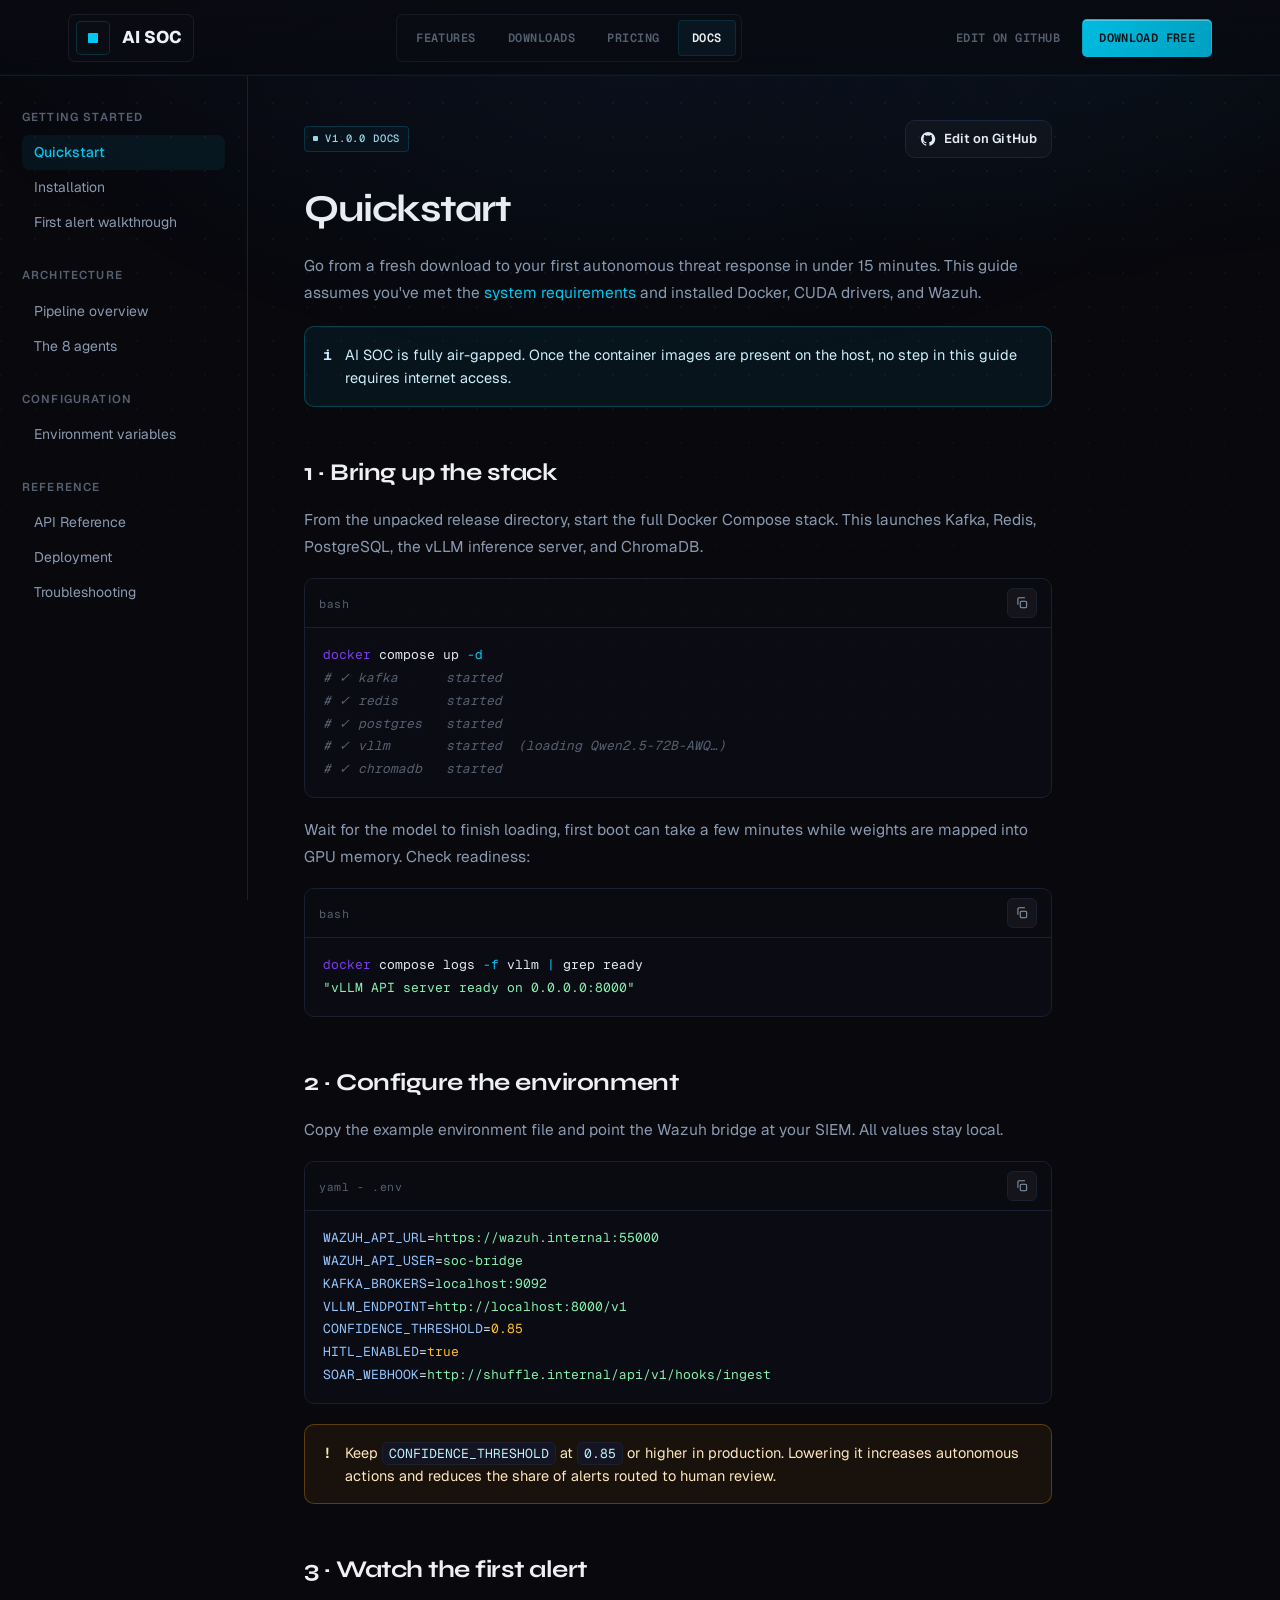
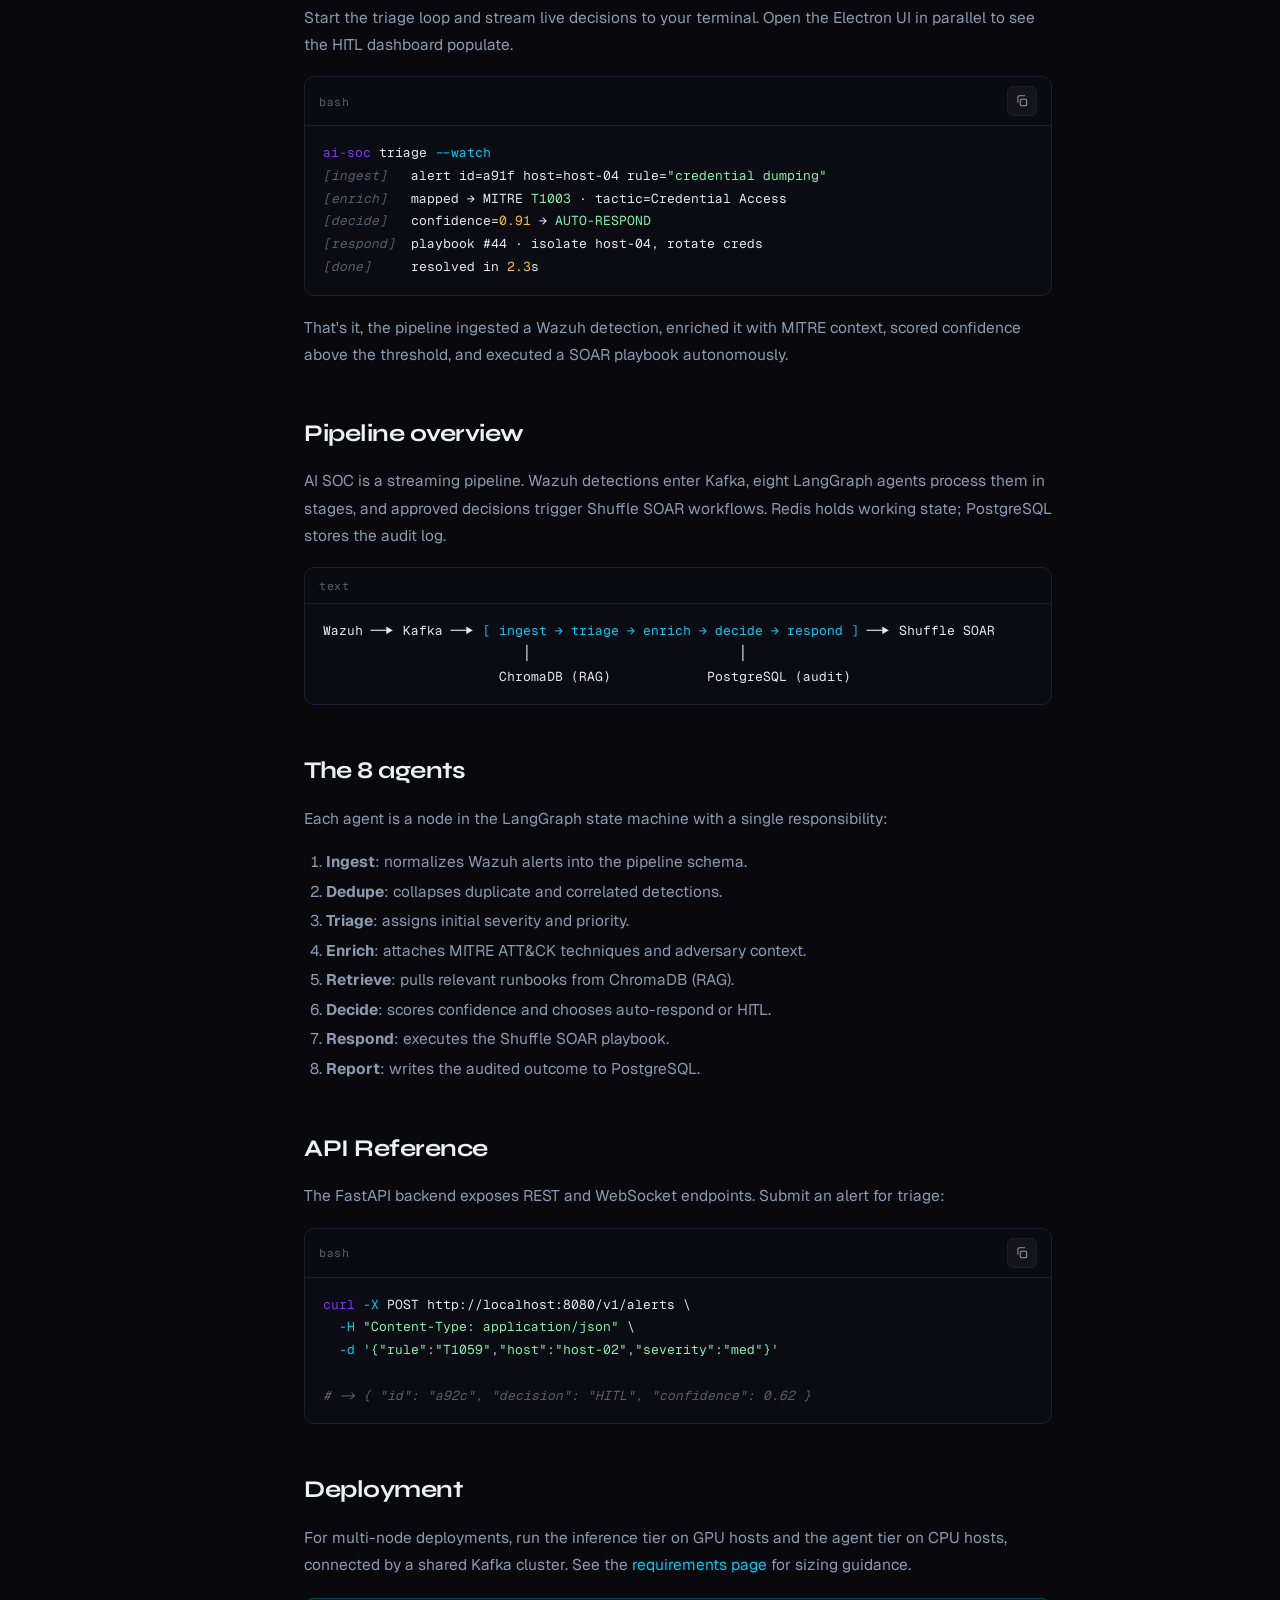
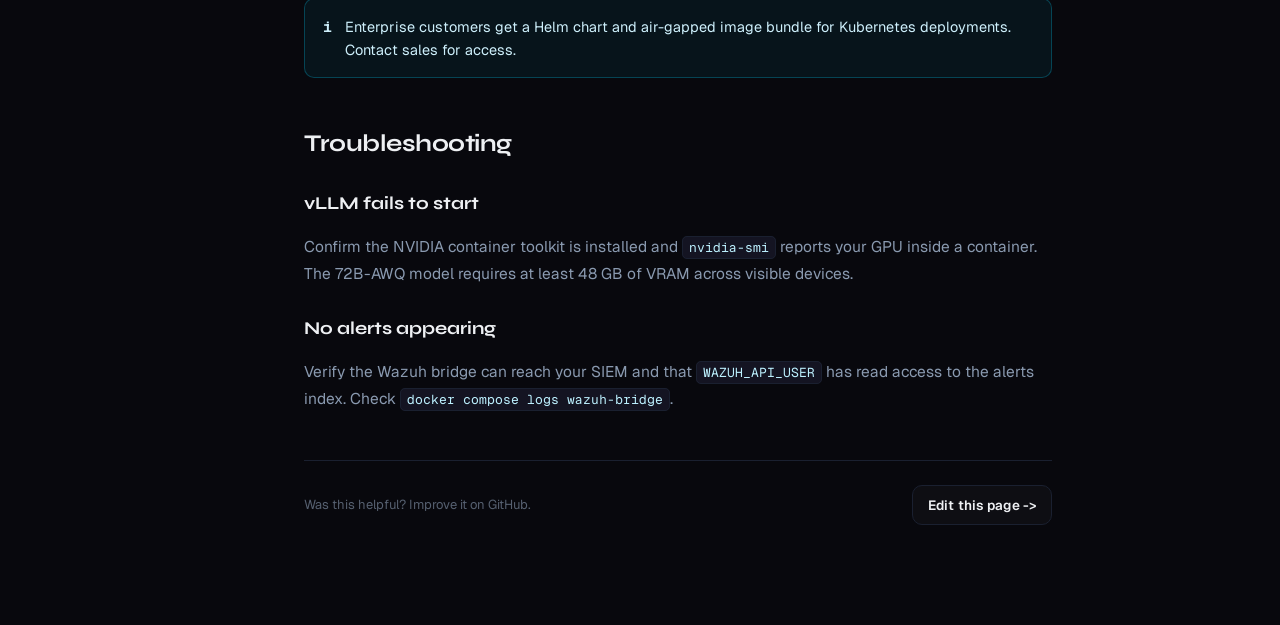
==== commit c8b7f574: "Improve Navbar and Animation" ====
--- a/docs.html
+++ b/docs.html
@@ -19,7 +19,7 @@
 <header class="site-nav">
   <div class="container">
     <a class="brand" href="index.html"><span class="logo-mark"><span></span></span>AI&nbsp;SOC</a>
-    <nav class="nav-links">
+    <nav class="nav-links" aria-label="Main">
       <a href="index.html#features">Features</a>
       <a href="downloads.html">Downloads</a>
       <a href="pricing.html">Pricing</a>
@@ -27,18 +27,18 @@
     </nav>
     <div class="nav-right">
       <a class="nav-signin" href="https://github.com/amunim12/ai_soc_website">Edit on GitHub</a>
-      <a class="btn btn--primary" href="downloads.html" style="padding:9px 16px;font-size:13.5px">Download Free</a>
+      <a class="btn btn--primary btn--sm" href="downloads.html">Download Free</a>
       <button class="nav-burger" aria-label="Menu"><svg viewBox="0 0 24 24" fill="none" stroke-width="2"><path d="M4 7h16M4 12h16M4 17h16"/></svg></button>
     </div>
   </div>
 </header>
-<div class="mobile-drawer">
+<nav class="mobile-drawer" aria-label="Mobile menu">
   <a href="index.html#features">Features</a>
   <a href="downloads.html">Downloads</a>
   <a href="pricing.html">Pricing</a>
   <a href="docs.html">Docs</a>
   <a class="btn btn--primary" href="downloads.html">Download Free</a>
-</div>
+</nav>
 
 <div class="docs-layout">
   <!-- SIDEBAR -->
--- a/assets/tokens.css
+++ b/assets/tokens.css
@@ -66,7 +66,7 @@
 
   /* Layout */
   --maxw: 1200px;
-  --nav-h: 64px;
+  --nav-h: 76px;
 }
 
 /* ---- Reset ---- */
@@ -214,7 +214,10 @@
 }
 .btn--violet:hover { transform: translateY(-1px); filter: brightness(1.06); }
 .btn--lg { padding: 13px 24px; font-size: var(--text-base); }
+.btn--sm { padding: 8px 15px; font-size: var(--text-sm); }
 .btn--block { width: 100%; }
+.btn--unavailable { opacity: 0.55; cursor: not-allowed; pointer-events: none; }
+.btn--unavailable .btn-note { font-size: var(--text-xs); opacity: 0.75; margin-left: 2px; }
 
 /* Glass card */
 .glass {
@@ -253,18 +256,6 @@
   margin: 14px 0 0;
   line-height: 1.7;
 }
-
-/* Animated gradient border (for highlighted cards) */
-@property --angle { syntax: "<angle>"; initial-value: 0deg; inherits: false; }
-.grad-border {
-  position: relative; isolation: isolate;
-}
-.grad-border::before {
-  content: ""; position: absolute; inset: -1px; border-radius: inherit; z-index: -1;
-  background: conic-gradient(from var(--angle), var(--cyan), var(--violet), var(--cyan));
-  animation: spin-angle 6s linear infinite;
-}
-@keyframes spin-angle { to { --angle: 360deg; } }
 
 /* Scroll reveal */
 @media (prefers-reduced-motion: no-preference) {
--- a/assets/site.css
+++ b/assets/site.css
@@ -8,41 +8,120 @@
   position: fixed; top: 0; left: 0; right: 0; z-index: 50;
   height: var(--nav-h);
   display: flex; align-items: center;
-  background: rgba(10,10,15,0.55);
-  backdrop-filter: blur(16px) saturate(140%);
-  -webkit-backdrop-filter: blur(16px) saturate(140%);
-  border-bottom: 1px solid transparent;
-  transition: background .3s ease, border-color .3s ease;
-}
-.site-nav.scrolled { background: rgba(10,10,15,0.82); border-bottom-color: var(--border); }
+  background: linear-gradient(180deg, rgba(10,11,17,0.92), rgba(8,9,14,0.70));
+  backdrop-filter: blur(18px) saturate(150%);
+  -webkit-backdrop-filter: blur(18px) saturate(150%);
+  border-bottom: 1px solid rgba(138,154,176,0.10);
+  box-shadow: inset 0 -1px 0 rgba(0,200,240,0.035);
+  transition: background .3s ease, border-color .3s ease, box-shadow .3s ease;
+}
+.site-nav.scrolled {
+  background: rgba(8,9,14,0.92);
+  border-bottom-color: rgba(138,154,176,0.16);
+  box-shadow: 0 18px 48px -36px rgba(0,0,0,0.75), inset 0 -1px 0 rgba(0,200,240,0.05);
+}
 .site-nav .container { display: flex; align-items: center; justify-content: space-between; }
 
-.brand { display: flex; align-items: center; gap: 10px; font-weight: 700; letter-spacing: -0.02em; font-size: 16px; }
+.brand {
+  display: flex;
+  align-items: center;
+  gap: 12px;
+  min-height: 46px;
+  padding: 6px 11px 6px 7px;
+  border: 1px solid rgba(138,154,176,0.12);
+  border-radius: 7px;
+  background: rgba(12,14,22,0.46);
+  font-weight: 800;
+  letter-spacing: 0;
+  font-size: 17px;
+  transition: border-color .2s, background .2s, transform .2s;
+}
+.brand:hover {
+  border-color: rgba(0,200,240,0.20);
+  background: rgba(12,16,24,0.72);
+  transform: translateY(-1px);
+}
 .logo-mark {
-  width: 28px; height: 28px; border-radius: 4px;
+  width: 34px; height: 34px; border-radius: 5px;
   background: rgba(12,14,22,0.95);
-  border: 1px solid rgba(138,154,176,0.16);
+  border: 1px solid rgba(0,200,240,0.18);
   display: grid; place-items: center;
   flex-shrink: 0;
   transition: border-color .2s, background .2s;
 }
 .brand:hover .logo-mark { border-color: rgba(0,200,240,0.22); background: rgba(13,18,28,0.96); }
 .logo-mark span {
-  width: 8px; height: 8px; border-radius: 1px;
+  width: 10px; height: 10px; border-radius: 1px;
   background: var(--cyan);
   box-shadow: none;
 }
 
-.nav-links { display: flex; gap: 28px; }
-.nav-links a { font-size: var(--text-sm); color: var(--text-muted); font-weight: 500; transition: color .15s; position: relative; }
-.nav-links a:hover, .nav-links a.active { color: var(--text); }
-.nav-links a.active::after { content: ""; position: absolute; left: 0; right: 0; bottom: -21px; height: 1.5px; background: var(--cyan); opacity: 0.7; }
-
-.nav-right { display: flex; align-items: center; gap: 16px; }
-.nav-signin { font-size: 14px; color: var(--text-muted); }
-.nav-signin:hover { color: var(--text); }
-
-.nav-burger { display: none; width: 40px; height: 40px; border-radius: 9px; background: rgba(255,255,255,0.04); border: 1px solid var(--border); align-items: center; justify-content: center; }
+.nav-links {
+  display: flex;
+  align-items: center;
+  gap: 4px;
+  padding: 5px;
+  border: 1px solid rgba(138,154,176,0.10);
+  border-radius: 7px;
+  background: rgba(12,14,22,0.44);
+}
+.nav-links a {
+  min-height: 36px;
+  display: inline-flex;
+  align-items: center;
+  padding: 0 14px;
+  border-radius: 4px;
+  font-family: var(--font-mono);
+  font-size: 12px;
+  letter-spacing: 0.04em;
+  text-transform: uppercase;
+  color: var(--text-dim);
+  font-weight: 600;
+  transition: color .15s, background .15s, box-shadow .15s;
+  position: relative;
+}
+.nav-links a:hover {
+  color: var(--text-muted);
+  background: rgba(255,255,255,0.026);
+}
+.nav-links a.active {
+  color: var(--text);
+  background: rgba(0,200,240,0.055);
+  box-shadow: inset 0 0 0 1px rgba(0,200,240,0.12);
+}
+.nav-links a.active::after { display: none; }
+
+.nav-right { display: flex; align-items: center; gap: 10px; }
+.nav-signin {
+  min-height: 36px;
+  display: inline-flex;
+  align-items: center;
+  padding: 0 11px;
+  border: 1px solid transparent;
+  border-radius: 4px;
+  font-family: var(--font-mono);
+  font-size: 12px;
+  letter-spacing: 0.04em;
+  text-transform: uppercase;
+  color: var(--text-dim);
+  font-weight: 600;
+}
+.nav-signin:hover {
+  color: var(--text);
+  border-color: rgba(138,154,176,0.12);
+  background: rgba(255,255,255,0.025);
+}
+.site-nav .btn--sm {
+  min-height: 38px;
+  padding: 0 16px;
+  border-radius: 5px;
+  font-family: var(--font-mono);
+  font-size: 12px;
+  letter-spacing: 0.03em;
+  text-transform: uppercase;
+}
+
+.nav-burger { display: none; width: 44px; height: 44px; border-radius: 6px; background: rgba(255,255,255,0.04); border: 1px solid var(--border); align-items: center; justify-content: center; }
 .nav-burger { transition: background .2s ease, border-color .2s ease, transform .2s ease, box-shadow .2s ease; }
 .nav-burger:hover { background: rgba(255,255,255,0.06); border-color: rgba(0,200,240,0.24); box-shadow: 0 8px 20px -16px rgba(0,200,240,0.55); transform: translateY(-1px); }
 .nav-burger svg { width: 20px; height: 20px; stroke: var(--text); }
@@ -116,7 +195,7 @@
   align-items: center;
   gap: 16px;
   margin-top: 26px;
-  color: var(--text-dim);
+  color: var(--text-muted);
   font-size: var(--text-xs);
   flex-wrap: wrap;
 }
@@ -126,6 +205,13 @@
   gap: 12px;
   margin-top: 28px;
   flex-wrap: wrap;
+}
+.hero-body {
+  color: var(--text-muted);
+  font-size: var(--text-lg);
+  line-height: 1.68;
+  margin-top: 22px;
+  max-width: 50ch;
 }
 .hero-right {
   animation: float-y 10s ease-in-out infinite;
@@ -301,7 +387,7 @@
 }
 
 /* ---------------- TESTIMONIALS ---------------- */
-.testimonial-grid { display: grid; grid-template-columns: 1.08fr 0.92fr; gap: 16px; align-items: stretch; }
+.testimonial-grid { display: grid; grid-template-columns: repeat(3, 1fr); gap: 16px; align-items: start; }
 .testimonial-card {
   padding: 0;
   border-radius: 8px;
@@ -310,7 +396,6 @@
   position: relative;
   overflow: hidden;
 }
-.testimonial-card:nth-child(1) { grid-row: span 2; }
 .testimonial-head {
   display: flex;
   align-items: center;
@@ -386,6 +471,7 @@
 }
 
 /* ---------------- STATS BAR ---------------- */
+.section-stats { margin-top: 18px; }
 .stats-bar {
   display: grid; grid-template-columns: repeat(4, 1fr);
   gap: 1px; background: var(--border);
@@ -403,7 +489,7 @@
 /* ---------------- MOCK DASHBOARD ---------------- */
 .mock { background: linear-gradient(180deg, rgba(18,18,30,0.95), rgba(11,11,20,0.97));
   border: 1px solid var(--border); border-radius: 14px; overflow: hidden;
-  box-shadow: 0 40px 90px -35px rgba(0,0,0,0.85), var(--glow-cyan); }
+  box-shadow: 0 40px 90px -35px rgba(0,0,0,0.85); }
 .mock-bar { display: flex; align-items: center; gap: 8px; padding: 12px 15px; border-bottom: 1px solid var(--border); background: rgba(10,10,16,0.7); }
 .tl { width: 11px; height: 11px; border-radius: 50%; }
 .mock-title { font-family: var(--font-mono); font-size: 12px; color: var(--text-dim); margin-left: 8px; }
@@ -413,6 +499,11 @@
 .mono { font-family: var(--font-mono); }
 
 /* ---------------- ARCHITECTURE ---------------- */
+.section-arch {
+  background: rgba(8,8,13,0.5);
+  border-top: 1px solid var(--border-soft);
+  border-bottom: 1px solid var(--border-soft);
+}
 .arch { display: grid; grid-template-columns: 1fr auto 1fr auto 1fr auto 1fr; align-items: center; gap: 6px; }
 .arch-node {
   padding: 20px 16px; border: 1px solid var(--border); border-radius: var(--r-md);
@@ -470,7 +561,7 @@
   padding: 16px 22px;
   border-radius: var(--r-md);
   background: rgba(0,0,0,0.5);
-  border: 1px solid rgba(0,212,255,0.15);
+  border: 1px solid rgba(0,200,240,0.14);
   font-family: var(--font-mono);
   font-size: 13px;
   text-align: left;
@@ -522,7 +613,7 @@
 .dl-grid { display: grid; grid-template-columns: repeat(3, 1fr); gap: 18px; align-items: start; }
 .dl-card { padding: 30px 26px; border-radius: var(--r-lg); border: 1px solid var(--border); background: var(--bg-card); position: relative; transition: border-color .25s, transform .25s; }
 .dl-card:hover { transform: translateY(-3px); box-shadow: 0 14px 34px -18px rgba(0,0,0,0.56); }
-.dl-card.primary { border-color: rgba(0,212,255,0.35); background: linear-gradient(180deg, rgba(0,212,255,0.05), var(--bg-card)); }
+.dl-card.primary { border-color: rgba(0,200,240,0.30); background: linear-gradient(180deg, rgba(0,200,240,0.04), var(--bg-card)); }
 .os-icon { width: 52px; height: 52px; border-radius: 6px; background: rgba(12,14,22,0.95); border: 1px solid rgba(138,154,176,0.16); display: grid; place-items: center; margin-bottom: 18px; }
 .os-icon svg { width: 26px; height: 26px; fill: var(--text); }
 .dl-os { font-size: 19px; font-weight: 600; }
@@ -532,7 +623,7 @@
 .copy-field { display: flex; align-items: center; gap: 10px; padding: 10px 12px; border-radius: var(--r-sm); background: var(--bg); border: 1px solid var(--border); margin-top: 16px; }
 .copy-field code { font-family: var(--font-mono); font-size: 11px; color: var(--text-muted); flex: 1; overflow: hidden; text-overflow: ellipsis; white-space: nowrap; }
 .copy-btn { flex-shrink: 0; width: 30px; height: 30px; border-radius: 6px; background: rgba(255,255,255,0.04); border: 1px solid var(--border); display: grid; place-items: center; transition: all .15s; }
-.copy-btn:hover { border-color: var(--cyan); background: rgba(0,212,255,0.08); }
+.copy-btn:hover { border-color: var(--cyan); background: rgba(0,200,240,0.07); }
 .copy-btn svg { width: 14px; height: 14px; stroke: var(--text-muted); fill: none; stroke-width: 1.8; }
 .copy-btn.copied { border-color: var(--success); }
 .copy-btn.copied svg { stroke: var(--success); }
@@ -636,8 +727,8 @@
 .tab-btn:hover { color: var(--text); background: rgba(255,255,255,0.03); }
 .tab-btn.active {
   color: var(--text);
-  background: rgba(0,200,240,0.06);
-  box-shadow: inset 0 0 0 1px rgba(0,200,240,0.14);
+  background: rgba(0,200,240,0.05);
+  box-shadow: inset 0 0 0 1px rgba(0,200,240,0.13);
 }
 .tab-panels { padding: 24px; }
 .tab-panel { display: none; }
@@ -691,7 +782,7 @@
 .docs-group h5 { font-size: 11.5px; letter-spacing: 0.1em; text-transform: uppercase; color: var(--text-dim); margin: 0 0 10px; font-weight: 600; }
 .docs-link { display: block; padding: 7px 12px; border-radius: 7px; font-size: 14px; color: var(--text-muted); transition: all .15s; }
 .docs-link:hover { color: var(--text); background: rgba(255,255,255,0.03); }
-.docs-link.active { color: var(--cyan); background: rgba(0,212,255,0.08); font-weight: 500; }
+.docs-link.active { color: var(--cyan); background: rgba(0,200,240,0.07); font-weight: 500; }
 .status-tag {
   padding: 3px 8px;
   font-size: 10.5px;
@@ -712,8 +803,8 @@
 }
 .status-tag.med {
   color: #a7d4de;
-  border-color: rgba(0,212,255,0.16);
-  background: rgba(0,212,255,0.05);
+  border-color: rgba(0,200,240,0.16);
+  background: rgba(0,200,240,0.05);
 }
 .docs-main { padding: 44px 56px 100px; max-width: 860px; }
 .docs-main h1 { font-size: 38px; letter-spacing: -0.03em; margin: 0 0 10px; }
